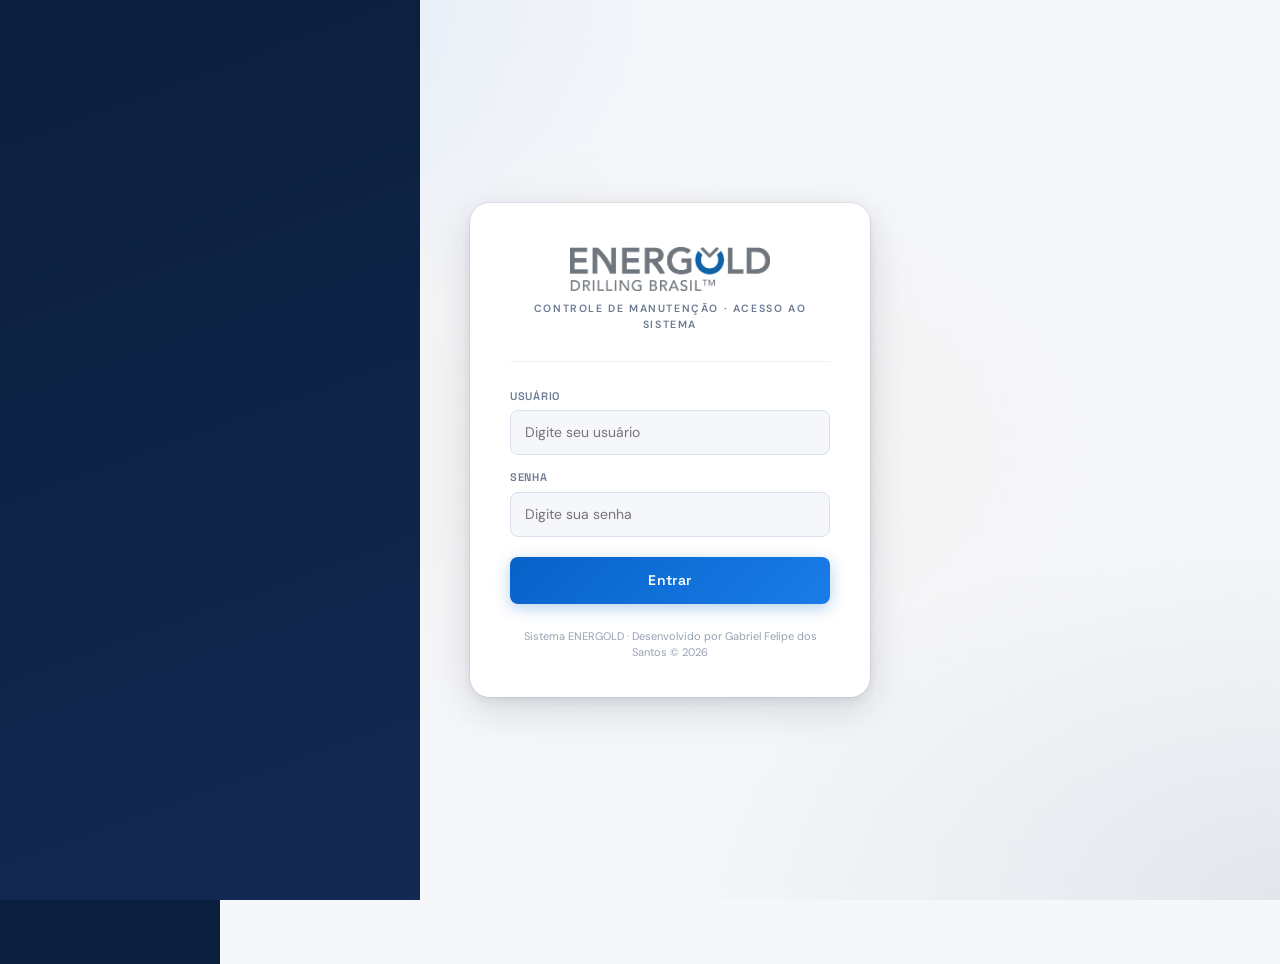
==== index.html @ 1dfe0007 "Update index.html" ====
<!DOCTYPE html>
<html lang="pt-BR">
<head>
  <meta charset="UTF-8">

  <!--
    CORREÇÃO CRÍTICA: viewport corrigido para mobile.
    - Removido maximum-scale=1.0 (impedia zoom de acessibilidade no Android)
    - Adicionado viewport-fit=cover para safe-area no iPhone
  -->
  <meta name="viewport" content="width=device-width, initial-scale=1.0, viewport-fit=cover">

  <title>ENERGOLD - Controle de Manutenção</title>

  <!-- PWA / iOS Meta Tags -->
  <meta name="theme-color" content="#0762C8">
  <meta name="apple-mobile-web-app-capable" content="yes">
  <!-- black-translucent: permite que o conteúdo fique sob a status bar no iPhone -->
  <meta name="apple-mobile-web-app-status-bar-style" content="black-translucent">
  <meta name="apple-mobile-web-app-title" content="ENERGOLD">
  <meta name="mobile-web-app-capable" content="yes">
  <meta name="format-detection" content="telephone=no">

  <!-- Fontes -->
  <link rel="preconnect" href="https://fonts.googleapis.com">
  <link rel="preconnect" href="https://fonts.gstatic.com" crossorigin>
  <link href="https://fonts.googleapis.com/css2?family=DM+Sans:ital,opsz,wght@0,9..40,300;0,9..40,400;0,9..40,500;0,9..40,600;0,9..40,700;1,9..40,400&family=Space+Grotesk:wght@400;500;600;700&display=swap" rel="stylesheet">

  <!-- PWA Manifest & Icons -->
  <link rel="manifest" href="./manifest.json">
  <link rel="apple-touch-icon" href="./assets/icon-192.png">
  <link rel="icon" type="image/png" sizes="192x192" href="./assets/icon-192.png">

  <!-- CSS (ordem importa: base → layout → components → login → responsive) -->
  <link rel="stylesheet" href="./css/base.css">
  <link rel="stylesheet" href="./css/layout.css">
  <link rel="stylesheet" href="./css/components.css">
  <link rel="stylesheet" href="./css/login.css">
  <link rel="stylesheet" href="./css/responsive.css">
</head>
<body>

<!-- ══════════════════════════════════════
     TELA DE LOGIN
══════════════════════════════════════ -->
<div id="login-screen" class="hidden" role="main" aria-label="Tela de login">
  <div class="login-bg" aria-hidden="true"></div>
  <div class="login-card">
    <img id="login-logo-img" src="" alt="Energold Drilling Brasil" class="login-logo">
    <div class="login-subtitle">Controle de Manutenção · Acesso ao Sistema</div>
    <div class="login-divider"></div>
    <div id="login-error" class="login-error" role="alert" aria-live="assertive">Usuário ou senha incorretos.</div>
    <div class="login-field">
      <label for="login-user">Usuário</label>
      <!--
        CORREÇÃO: autocapitalize="none" e spellcheck="false" evitam
        comportamentos indesejados do teclado mobile no campo de usuário
      -->
      <input
        type="text"
        id="login-user"
        placeholder="Digite seu usuário"
        autocomplete="username"
        autocapitalize="none"
        autocorrect="off"
        spellcheck="false"
        inputmode="text"
      >
    </div>
    <div class="login-field">
      <label for="login-pass">Senha</label>
      <input
        type="password"
        id="login-pass"
        placeholder="Digite sua senha"
        autocomplete="current-password"
      >
    </div>
    <!--
      CORREÇÃO: type="button" explicito no login-btn para evitar
      submit duplo em formulários implícitos
    -->
    <button class="login-btn" id="login-btn" type="button" onclick="doLogin()">Entrar</button>
    <div class="login-footer">Sistema ENERGOLD · Desenvolvido por Gabriel Felipe dos Santos © 2026</div>
  </div>
</div>

<!-- Marca d'água -->
<div class="dev-watermark" aria-hidden="true"><span>Desenvolvido por Gabriel Felipe dos Santos © 2026</span></div>

<!-- ══════════════════════════════════════
     HEADER
══════════════════════════════════════ -->
<header class="brand-header" role="banner">
  <div class="logo-area">
    <!--
      CORREÇÃO: btn-menu tem aria-expanded e aria-controls
      para acessibilidade correta da sidebar
    -->
    <button
      class="btn-menu"
      aria-label="Abrir menu de navegação"
      aria-expanded="false"
      aria-controls="sidebar"
      title="Menu"
    >☰</button>

    <img src="./assets/logo.png" alt="Energold Drilling Brasil" class="brand-logo-header">
    <div class="brand-doc-meta">
      <div class="brand-system-title">Controle de Manutenção</div>
      <div class="brand-system-subtitle">Ordem de Serviço Modular · NBR 5462</div>
    </div>
  </div>

  <div class="header-right">
    <!-- Botão Nova OS visível apenas no desktop (oculto no mobile via CSS) -->
    <button class="btn btn-teal" onclick="showPage('nova-os')">+ Nova OS</button>

    <!-- Barra de sync -->
    <div class="v4-sync-area" aria-label="Status de sincronização" role="status">
      <div class="v4-status" id="v4-status">
        <span class="v4-dot" id="v4-dot" aria-hidden="true"></span>
        <span id="v4-status-txt">Conectado</span>
      </div>
      <div class="v4-sync-hora" id="v4-hora" aria-label="Hora atual">--:--:--</div>
      <button class="v4-sync-btn" id="v4-btn" type="button" aria-label="Sincronizar dados">🔄 Sync</button>
    </div>

    <!-- Widget de usuário -->
    <div id="login-user-wrapper">
      <div
        class="login-user-info"
        id="login-user-badge"
        onclick="toggleLogoutMenu()"
        role="button"
        tabindex="0"
        aria-label="Menu do usuário"
        aria-haspopup="true"
      >
        <div class="login-user-dot" id="login-user-initial" aria-hidden="true">?</div>
        <span id="login-user-name">—</span>
        <span style="font-size:10px;opacity:.5;margin-left:2px" aria-hidden="true">▾</span>
      </div>
    </div>
  </div>
</header>

<!-- ══════════════════════════════════════
     APP WRAPPER
══════════════════════════════════════ -->
<div class="app">

  <!-- ──────────────────────────────────
       SIDEBAR
  ────────────────────────────────── -->
  <nav
    class="sidebar"
    role="navigation"
    aria-label="Menu de navegação principal"
    id="sidebar"
  >
    <div class="sidebar-brand">
      <img src="./assets/logo.png" alt="Energold" class="brand-logo-sidebar">
    </div>

    <div class="nav-section">Principal</div>
    <div class="nav-item" onclick="showPage('dashboard')" data-page="dashboard">
      <span class="nav-icon" aria-hidden="true">📊</span> Dashboard
    </div>
    <div class="nav-item" onclick="showPage('lista-os')" data-page="lista-os">
      <span class="nav-icon" aria-hidden="true">📋</span> OS Lançadas
    </div>
    <div class="nav-item" onclick="showPage('nova-os')" data-page="nova-os">
      <span class="nav-icon" aria-hidden="true">➕</span> Nova OS
    </div>

    <div class="nav-section" style="margin-top:10px">Cadastros</div>
    <div class="nav-item" onclick="showPage('perfis')" data-page="perfis">
      <span class="nav-icon" aria-hidden="true">👤</span> Perfis
    </div>

    <div class="nav-section" style="margin-top:10px">Sistema</div>
    <div class="nav-item" onclick="showPage('configuracoes')" data-page="configuracoes">
      <span class="nav-icon" aria-hidden="true">⚙️</span> Configurações
    </div>
  </nav>

  <!-- ──────────────────────────────────
       MAIN CONTENT
  ────────────────────────────────── -->
  <main class="main" role="main">

    <!-- ════════ DASHBOARD ════════ -->
    <div class="page" id="page-dashboard">
      <div class="page-title">
        Dashboard
        <small>Visão Geral — Ordem de Serviço Modular</small>
      </div>

      <div class="stats-grid" id="stats-grid">
        <div class="stat t"><div class="stat-val">—</div><div class="stat-lbl">Total OS</div></div>
        <div class="stat b"><div class="stat-val">—</div><div class="stat-lbl">Em Aberto</div></div>
        <div class="stat gr"><div class="stat-val">—</div><div class="stat-lbl">Concluídas</div></div>
        <div class="stat r"><div class="stat-val">—</div><div class="stat-lbl">Corretivas</div></div>
        <div class="stat g"><div class="stat-val">—</div><div class="stat-lbl">Horas de Manutenção</div></div>
      </div>

      <div class="card">
        <div class="card-hd">
          <span class="card-title">🕐 Últimas OS Lançadas</span>
          <button class="btn btn-ghost btn-sm" onclick="showPage('lista-os')">Ver todas →</button>
        </div>
        <div class="tbl-wrap">
          <table id="dash-table">
            <thead><tr>
              <th>Nº OS</th>
              <th>TAG</th>
              <th>Equipamento</th>
              <th>Módulo</th>
              <th>Executor</th>
              <th>Tipo</th>
              <th>Status</th>
              <th>Início</th>
              <th>Fim</th>
              <th>Tempo [h]</th>
            </tr></thead>
            <tbody id="dash-tbody">
              <tr>
                <td colspan="10" style="text-align:center;padding:24px;color:var(--steel)">
                  Carregando dados...
                </td>
              </tr>
            </tbody>
          </table>
        </div>
      </div>
    </div>

    <!-- ════════ LISTA OS ════════ -->
    <div class="page" id="page-lista-os">
      <div class="page-title">OS Lançadas</div>

      <div class="search-bar" role="search" aria-label="Filtros de OS">
        <!--
          CORREÇÃO: inputmode="search" melhora o teclado no mobile.
          enterkeyhint="search" muda o texto do botão Enter.
        -->
        <input
          type="text"
          id="s-busca"
          placeholder="🔍 Buscar por OS, TAG, mecânico, módulo..."
          oninput="renderLista()"
          inputmode="search"
          enterkeyhint="search"
          autocomplete="off"
          autocorrect="off"
          autocapitalize="off"
        >
        <select id="s-tipo" onchange="renderLista()">
          <option value="">Todos os tipos</option>
          <option>Corretiva programada</option>
          <option>Corretiva emergencial</option>
          <option>Preditiva</option>
          <option>Preventiva</option>
          <option>Detectiva</option>
        </select>
        <select id="s-status" onchange="renderLista()">
          <option value="">Todos os status</option>
          <option>Em Aberto</option>
          <option>Concluído</option>
          <option>Em andamento</option>
          <option>Cancelada</option>
        </select>
        <select id="s-proj" onchange="renderLista()">
          <option value="">Todos os projetos</option>
          <option value="1537-AGA">1537-AGA</option>
          <option value="1534-ST GEORGE">1534-ST GEORGE</option>
          <option value="1509-VALE_SU">1509-VALE_SU</option>
          <option value="1539-VIRIDIS">1539-VIRIDIS</option>
          <option value="1513-BORBOREMA">1513-BORBOREMA</option>
          <option value="ENERGOLD">ENERGOLD</option>
          <option value="1509-VALE_SD">1509-VALE_SD</option>
          <option value="1536-M4E">1536-M4E</option>
        </select>
        <input type="date" id="s-data-de"  title="Data início (de)"   onchange="renderLista()" style="max-width:150px">
        <input type="date" id="s-data-ate" title="Data início (até)"  onchange="renderLista()" style="max-width:150px">
        <button class="btn btn-ghost btn-sm" onclick="limparFiltros()" title="Limpar filtros" aria-label="Limpar filtros">✕</button>
        <button class="btn btn-teal" onclick="showPage('nova-os')" id="btn-nova-os">+ Nova OS</button>
        <button class="btn btn-ghost btn-sm" onclick="exportCSV()" id="btn-exportar">📥 Exportar CSV</button>
      </div>

      <div class="card">
        <div class="tbl-wrap">
          <table>
            <thead><tr>
              <th>Nº OS</th>
              <th>TAG</th>
              <th>Equipamento</th>
              <th>Projeto</th>
              <th>Local</th>
              <th>Executor</th>
              <th>Módulo</th>
              <th>Componente / TAG</th>
              <th>Tipo</th>
              <th>Início</th>
              <th>Fim</th>
              <th>Tempo [h]</th>
              <th>Horímetro</th>
              <th>Status</th>
              <th>Ações</th>
            </tr></thead>
            <tbody id="lista-tbody">
              <tr>
                <td colspan="15" style="text-align:center;padding:24px;color:var(--steel)">
                  Carregando OS...
                </td>
              </tr>
            </tbody>
          </table>
        </div>
        <div id="lista-empty" class="empty" style="display:none">
          <div class="ei" aria-hidden="true">📋</div>
          <p>Nenhuma OS encontrada.</p>
          <button class="btn btn-teal" onclick="showPage('nova-os')" style="margin-top:12px">Criar primeira OS</button>
        </div>
      </div>
    </div>

    <!-- ════════ NOVA OS ════════ -->
    <div class="page" id="page-nova-os">
      <div class="page-title" id="form-title">
        Nova Ordem de Serviço
        <small>Estrutura: Ativo → Módulo → Componente / TAG</small>
      </div>

      <div class="edit-refresh-alert" id="edit-refresh-alert" role="status" aria-live="polite">
        <div><strong>Há novas OS disponíveis.</strong> A atualização automática foi pausada para não atrapalhar sua digitação.</div>
        <div class="edit-refresh-actions">
          <button type="button" class="btn btn-ghost btn-sm" onclick="aplicarAtualizacaoPendente()">Atualizar agora</button>
        </div>
      </div>

      <div class="card">
        <div class="card-bd">
          <!--
            CORREÇÃO: novalidate no form evita validação nativa do browser
            que pode ter comportamento inconsistente no mobile.
            A validação é feita manualmente no JS.
          -->
          <form id="os-form" onsubmit="salvarOS(event)" novalidate>
            <input type="hidden" id="edit-id" value="">

            <!-- ─ Identificação ─ -->
            <div class="f-section">📋 Identificação</div>
            <div class="fg4">
              <div class="fgrp">
                <label for="f-numero">Nº da OS</label>
                <input type="text" id="f-numero" readonly placeholder="Automático" aria-readonly="true">
              </div>
              <div class="fgrp">
                <label>Status</label>
                <div style="display:flex;align-items:center;gap:10px;min-height:44px;padding:8px 12px;background:var(--bg3);border:1.5px solid var(--bg4);border-radius:var(--r)">
                  <input type="checkbox" id="f-em-andamento" onchange="onAndamentoChange()" style="width:22px;height:22px;accent-color:var(--teal);flex-shrink:0">
                  <label for="f-em-andamento" style="font-size:13.5px;font-weight:500;text-transform:none;letter-spacing:0;color:var(--light);cursor:pointer;margin:0">
                    OS em andamento
                    <span style="font-size:11px;color:var(--steel)">(marque se ainda não foi concluída)</span>
                  </label>
                </div>
                <input type="hidden" id="f-status" value="Concluído">
              </div>
              <div class="fgrp">
                <label for="f-tipo">Tipo de Manutenção <span class="req" aria-label="obrigatório">*</span></label>
                <select id="f-tipo" required aria-required="true">
                  <option value="">— Selecione —</option>
                  <option>Corretiva programada</option>
                  <option>Corretiva emergencial</option>
                  <option>Preditiva</option>
                  <option>Preventiva</option>
                  <option>Detectiva</option>
                </select>
              </div>
              <div class="fgrp">
                <label for="f-assinada">OS Assinada</label>
                <select id="f-assinada">
                  <option value="">Não</option>
                  <option value="Sim">Sim</option>
                </select>
              </div>
            </div>

            <!-- ─ Equipamento ─ -->
            <div class="f-section">🔧 Equipamento</div>
            <div class="fg">
              <div class="fgrp">
                <label for="f-tag">TAG do Equipamento <span class="req" aria-label="obrigatório">*</span></label>
                <select id="f-tag" required aria-required="true" onchange="onTagChange()">
                  <option value="">— Selecione o TAG —</option>
                </select>
              </div>
              <div class="fgrp">
                <label for="f-modelo">Modelo</label>
                <input type="text" id="f-modelo" readonly aria-readonly="true">
              </div>
              <div class="fgrp">
                <label for="f-projeto">Projeto <span class="req" aria-label="obrigatório">*</span></label>
                <select id="f-projeto" required aria-required="true" onchange="onProjetoChange()">
                  <option value="">— Selecione —</option>
                </select>
              </div>
              <div class="fgrp">
                <label for="f-cliente">Cliente</label>
                <input type="text" id="f-cliente" readonly aria-readonly="true">
              </div>
              <div class="fgrp">
                <label for="f-local">Local <span class="req" aria-label="obrigatório">*</span></label>
                <select id="f-local" required aria-required="true">
                  <option value="">— Selecione —</option>
                </select>
              </div>
            </div>

            <!-- ─ Equipe ─ -->
            <div class="f-section">👷 Equipe</div>
            <div class="fg">
              <div class="fgrp">
                <label for="f-mecanico">Executor / Responsável <span class="req" aria-label="obrigatório">*</span></label>
                <select id="f-mecanico" required aria-required="true">
                  <option value="">— Selecione —</option>
                </select>
              </div>
              <div class="fgrp">
                <label for="f-sondador">Sondador</label>
                <select id="f-sondador">
                  <option value="">— Selecione —</option>
                </select>
              </div>
            </div>

            <!-- ─ Identificação da Intervenção ─ -->
            <div class="f-section">🧭 Identificação da Intervenção</div>
            <div style="background:var(--bg3);border:1px solid var(--bg4);border-radius:var(--r);padding:12px 14px;margin-bottom:14px;color:var(--steel);font-size:12px;line-height:1.7">
              <strong style="color:var(--teal)">Orientação:</strong>
              Identifique o ativo, módulo e componente / TAG monitorável.
              Modo de falha e análise ficam para etapa posterior.
            </div>
            <div class="fg">
              <div class="fgrp">
                <label for="f-sistema">Módulo da Sonda <span class="req" aria-label="obrigatório">*</span></label>
                <select id="f-sistema" required aria-required="true" onchange="onSistemaChange()">
                  <option value="">— Selecione —</option>
                </select>
              </div>
              <div class="fgrp">
                <label for="f-componente">Componente / TAG monitorável <span class="req" aria-label="obrigatório">*</span></label>
                <select id="f-componente" required aria-required="true" onchange="onComponenteChange()">
                  <option value="">— Primeiro selecione o módulo —</option>
                </select>
                <input
                  type="text"
                  id="f-componente-outro"
                  placeholder="Descreva o componente..."
                  style="display:none;margin-top:6px"
                  autocapitalize="sentences"
                >
              </div>
              <div class="fgrp ff">
                <label for="f-servico">Serviço Realizado <span class="req" aria-label="obrigatório">*</span></label>
                <textarea
                  id="f-servico"
                  required
                  aria-required="true"
                  placeholder="Descreva o serviço executado no componente..."
                  autocapitalize="sentences"
                ></textarea>
              </div>
              <div class="fgrp ff">
                <label for="f-obs">Observações</label>
                <textarea
                  id="f-obs"
                  placeholder="Observações adicionais..."
                  autocapitalize="sentences"
                ></textarea>
              </div>
            </div>

            <!-- ─ Horários ─ -->
            <div class="f-section">⏱️ Horários</div>
            <div class="fg4">
              <div class="fgrp">
                <label for="f-inicio">Início da Manutenção <span class="req" aria-label="obrigatório">*</span></label>
                <input type="datetime-local" id="f-inicio" required aria-required="true" oninput="calcTempo()">
              </div>
              <div class="fgrp" id="wrap-termino">
                <label for="f-termino">Término da Manutenção <span class="req" aria-label="obrigatório">*</span></label>
                <input type="datetime-local" id="f-termino" required aria-required="true" oninput="calcTempo()">
              </div>
              <div class="fgrp">
                <label for="f-tempo">Tempo Total [h]</label>
                <input type="text" id="f-tempo" readonly class="calc-field" placeholder="Calculado auto" aria-readonly="true" aria-live="polite">
              </div>
              <div class="fgrp">
                <label for="f-data">Data Manutenção</label>
                <input type="text" id="f-data" readonly class="calc-field" placeholder="= data início" aria-readonly="true">
              </div>
            </div>

            <!-- ─ Horímetro ─ -->
            <div class="f-section">📏 Horímetro</div>
            <div class="fg">
              <div class="fgrp">
                <label for="f-hor-atual">Horímetro Atual do Ativo [h]</label>
                <!--
                  CORREÇÃO: inputmode="decimal" abre teclado numérico no mobile.
                  pattern="[0-9]*" reforça no iOS.
                -->
                <input
                  type="number"
                  id="f-hor-atual"
                  min="0"
                  step="0.1"
                  placeholder="0.0"
                  inputmode="decimal"
                >
              </div>
              <div class="fgrp">
                <label>Referência</label>
                <input type="text" readonly class="calc-field" value="Registrar somente a leitura atual do equipamento" aria-readonly="true">
              </div>
            </div>

            <!-- Botões de ação -->
            <div style="display:flex;gap:10px;margin-top:20px;flex-wrap:wrap">
              <button type="submit" class="btn btn-teal">💾 Salvar OS</button>
              <button type="button" class="btn btn-ghost" onclick="showPage('lista-os')">Cancelar</button>
              <button type="button" class="btn btn-ghost" onclick="resetForm()">🗑 Limpar</button>
            </div>
          </form>
        </div>
      </div>
    </div>

    <!-- ════════ PERFIS ════════ -->
    <div class="page" id="page-perfis">
      <div class="page-title">Perfis <small>Mecânicos, Sondadores e Supervisores</small></div>

      <div style="display:grid;grid-template-columns:repeat(auto-fit,minmax(140px,1fr));gap:10px;margin-bottom:18px" id="perfis-stats"></div>

      <div id="perfis-layout" style="display:grid;grid-template-columns:1fr 340px;gap:16px;align-items:start">
        <div>
          <div style="display:flex;gap:8px;margin-bottom:14px;flex-wrap:wrap;align-items:center">
            <input
              type="text"
              id="pf-busca"
              placeholder="🔍 Buscar por nome, função, projeto..."
              oninput="renderPerfis()"
              style="flex:1;min-width:180px;max-width:340px"
              autocomplete="off"
            >
            <select id="pf-funcao" onchange="renderPerfis()" style="max-width:200px">
              <option value="">Todas as funções</option>
              <option>Mecânico</option><option>Eletromecânico</option>
              <option>Sondador</option><option>Supervisor</option>
              <option>Gerente de Manutenção</option><option>Outro</option>
            </select>
            <button class="btn btn-teal btn-sm" onclick="novoPerfil()">+ Novo Perfil</button>
          </div>
          <div class="perfil-grid" id="perfil-grid"></div>
          <div id="perfil-empty" class="empty" style="display:none">
            <div class="ei" aria-hidden="true">👤</div>
            <p>Nenhum perfil cadastrado.</p>
            <button class="btn btn-teal" onclick="novoPerfil()" style="margin-top:12px">Criar Perfil</button>
          </div>
        </div>

        <div class="card" id="perfil-form-panel">
          <div class="card-hd">
            <span class="card-title" id="pf-form-title">Novo Perfil</span>
            <button class="btn-ghost btn btn-xs" onclick="cancelarPerfil()">✕ Cancelar</button>
          </div>
          <div class="card-bd">
            <div style="text-align:center;margin-bottom:16px">
              <label class="avatar-upload" onclick="document.getElementById('pf-avatar-input').click()" aria-label="Selecionar foto do perfil">
                <div class="avatar-preview" id="pf-avatar-preview">
                  <span id="pf-avatar-emoji" aria-hidden="true">👷</span>
                </div>
                <div style="font-size:11px;color:var(--steel)">Toque para adicionar foto</div>
              </label>
              <input type="file" id="pf-avatar-input" accept="image/*" onchange="onAvatarChange(this)" aria-label="Upload de foto">
              <input type="hidden" id="pf-avatar-data">
            </div>
            <input type="hidden" id="pf-edit-id">
            <div class="fgrp" style="margin-bottom:10px">
              <label for="pf-nome">Nome Completo <span class="req" aria-label="obrigatório">*</span></label>
              <input type="text" id="pf-nome" placeholder="Nome do profissional" autocapitalize="words">
            </div>
            <div class="fg" style="margin-bottom:10px">
              <div class="fgrp">
                <label for="pf-funcao-val">Função / Cargo <span class="req" aria-label="obrigatório">*</span></label>
                <select id="pf-funcao-val">
                  <option value="">— Selecione —</option>
                  <option value="Eletricista">Eletricista</option>
                  <option value="PCM">PCM</option>
                  <option value="Soldador">Soldador</option>
                  <option value="Supervisor">Supervisor</option>
                </select>
              </div>
              <div class="fgrp">
                <label for="pf-ativo">Status</label>
                <select id="pf-ativo">
                  <option value="">Ativo</option>
                  <option value="Nao">Inativo</option>
                </select>
              </div>
            </div>
            <div class="fgrp" style="margin-bottom:10px">
              <label for="pf-especialidade">Especialidade</label>
              <input type="text" id="pf-especialidade" placeholder="Ex: Hidráulica, Elétrica, Diesel..." autocapitalize="words">
            </div>
            <div class="f-section" style="margin-top:14px">📞 Contato</div>
            <div class="fgrp" style="margin-bottom:10px">
              <label for="pf-telefone">Telefone / WhatsApp</label>
              <input type="tel" id="pf-telefone" placeholder="(31) 9 9999-9999" inputmode="tel">
            </div>
            <div class="fgrp" style="margin-bottom:10px">
              <label for="pf-email">E-mail</label>
              <input type="email" id="pf-email" placeholder="email@energold.com" inputmode="email" autocapitalize="none">
            </div>
            <div class="fgrp" style="margin-bottom:10px">
              <label for="pf-matricula">Matrícula / ID</label>
              <input type="text" id="pf-matricula" placeholder="EGD-001" autocapitalize="characters">
            </div>
            <div class="f-section" style="margin-top:14px">📍 Alocação</div>
            <div class="fgrp" style="margin-bottom:10px">
              <label for="pf-projeto">Projeto Principal</label>
              <select id="pf-projeto">
                <option value="">— Sem alocação —</option>
              </select>
            </div>
            <div class="fgrp" style="margin-bottom:10px">
              <label for="pf-local">Local / Mina</label>
              <select id="pf-local">
                <option value="">— Selecione —</option>
              </select>
            </div>
            <div class="fgrp" style="margin-bottom:10px">
              <label for="pf-turno">Turno</label>
              <select id="pf-turno">
                <option value="">— Selecione —</option>
                <option value="Administrativo">Administrativo</option>
                <option value="Noite">Noite</option>
              </select>
            </div>
            <div class="f-section" style="margin-top:14px">🔐 Permissões no Sistema</div>
            <div class="perm-grid" style="margin-bottom:14px">
              <div class="perm-item">
                <input type="checkbox" id="perm-criar" checked>
                <label for="perm-criar">Criar OS</label>
              </div>
              <div class="perm-item">
                <input type="checkbox" id="perm-editar" checked>
                <label for="perm-editar">Editar OS</label>
              </div>
              <div class="perm-item">
                <input type="checkbox" id="perm-excluir">
                <label for="perm-excluir">Excluir OS</label>
              </div>
              <div class="perm-item">
                <input type="checkbox" id="perm-exportar" checked>
                <label for="perm-exportar">Exportar CSV</label>
              </div>
              <div class="perm-item">
                <input type="checkbox" id="perm-config">
                <label for="perm-config">Configurações</label>
              </div>
              <div class="perm-item">
                <input type="checkbox" id="perm-perfis">
                <label for="perm-perfis">Gerenciar Perfis</label>
              </div>
            </div>
            <div class="fgrp" style="margin-bottom:14px">
              <label for="pf-obs">Observações</label>
              <textarea id="pf-obs" placeholder="Certificações, notas..." style="min-height:55px" autocapitalize="sentences"></textarea>
            </div>
            <div style="display:flex;gap:8px;flex-wrap:wrap">
              <button class="btn btn-teal" onclick="salvarPerfil()">💾 Salvar</button>
              <button class="btn btn-ghost" onclick="cancelarPerfil()">Cancelar</button>
            </div>
          </div>
        </div>
      </div>
    </div>

    <!-- ════════ CONFIGURAÇÕES ════════ -->
    <div class="page" id="page-configuracoes">
      <div class="page-title">Configurações</div>
      <div class="card" style="margin-bottom:16px">
        <div class="card-hd"><span class="card-title">🏢 Dados da Empresa</span></div>
        <div class="card-bd">
          <div class="fg">
            <div class="fgrp">
              <label for="cfg-empresa">Empresa</label>
              <input type="text" id="cfg-empresa" value="ENERGOLD DRILLING DO BRASIL" autocapitalize="characters">
            </div>
            <div class="fgrp">
              <label for="cfg-prefixo">Prefixo da OS</label>
              <input type="text" id="cfg-prefixo" maxlength="6" value="OS" autocapitalize="characters">
            </div>
            <div class="fgrp">
              <label for="cfg-proximo">Próximo Nº</label>
              <input type="number" id="cfg-proximo" min="1" value="1" inputmode="numeric">
            </div>
          </div>
          <div style="margin-top:14px;display:flex;gap:10px;flex-wrap:wrap">
            <button class="btn btn-teal" onclick="salvarConfig()">💾 Salvar</button>
            <button class="btn btn-ghost" onclick="exportarDados()">📤 Backup JSON</button>
            <label class="btn btn-ghost" style="cursor:pointer">
              📥 Importar JSON
              <input type="file" accept=".json" style="display:none" onchange="importarDados(this)">
            </label>
          </div>
        </div>
      </div>
      <div class="card" style="border-color:rgba(239,68,68,.25)">
        <div class="card-hd" style="background:rgba(239,68,68,.08)">
          <span class="card-title" style="color:#f87171">⚠ Zona de Perigo</span>
        </div>
        <div class="card-bd">
          <p style="color:var(--steel);margin-bottom:12px">Apagar todos os dados locais. Esta ação é irreversível.</p>
          <button class="btn btn-red" onclick="limparTodos()">🗑 Apagar Todas as OS Locais</button>
        </div>
      </div>
    </div>

  </main>
</div>

<!-- ══════════════════════════════════════
     MODAL DE DETALHE
══════════════════════════════════════ -->
<div class="modal-overlay" id="modal-overlay" onclick="fecharModalExt(event)" role="dialog" aria-modal="true" aria-labelledby="m-numero">
  <div class="modal">
    <div class="modal-hd">
      <div>
        <div style="font-size:10px;color:var(--steel);text-transform:uppercase;letter-spacing:1px">Ordem de Serviço</div>
        <div style="font-family:'Space Grotesk',sans-serif;font-size:26px;font-weight:700;color:var(--teal)" id="m-numero"></div>
      </div>
      <div style="display:flex;align-items:center;gap:8px;flex-wrap:wrap">
        <span id="m-badge"></span>
        <span id="m-tipo-badge"></span>
        <button class="btn btn-gold btn-sm" onclick="printOS()">🖨 Imprimir</button>
        <button class="btn btn-ghost btn-sm" id="m-edit-btn">✏ Editar</button>
        <button class="close-btn" onclick="closeModal()" aria-label="Fechar">✕</button>
      </div>
    </div>
    <div class="modal-bd" id="m-body"></div>
    <div class="modal-dev-sign">Desenvolvido por Gabriel Felipe dos Santos © 2026</div>
  </div>
</div>

<!-- Marca d'água -->
<div class="dev-watermark" aria-hidden="true"><span>Desenvolvido por Gabriel Felipe dos Santos © 2026</span></div>

<!-- Footer fixo -->
<div class="dev-footer" id="dev-footer">
  <strong>Desenvolvido por Gabriel Felipe dos Santos © 2026</strong>
</div>

<!-- Toast de notificações -->
<div class="toast" id="toast" role="status" aria-live="polite" style="display:none;border-left-color:var(--teal)"></div>

<!-- Dropdown de logout -->
<div class="login-logout-dropdown" id="login-logout-menu" role="menu">
  <div class="login-logout-item" id="login-user-role-label" style="font-size:11px;color:#A0ADB6;cursor:default;padding-bottom:4px" role="menuitem" aria-disabled="true">—</div>
  <div class="login-logout-item danger" onclick="doLogout()" role="menuitem">🚪 Sair</div>
</div>


<!-- ══════════════════════════════════════
     SCRIPTS (ordem importa)
══════════════════════════════════════ -->
<script src="./js/config.js"></script>
<script src="./js/storage.js"></script>
<script src="./js/app.js"></script>
<script src="./js/sync.js"></script>
<script src="./js/login.js"></script>
<script src="./js/cadastros.js"></script>
<script src="./js/ui.js"></script>

<!-- Registro do Service Worker -->
<script>
  if ('serviceWorker' in navigator) {
    window.addEventListener('load', () => {
      navigator.serviceWorker.register('./service-worker.js')
        .then(reg => {
          console.log('[PWA] Service Worker registrado:', reg.scope);
          /* Verifica update ao focar a janela */
          document.addEventListener('visibilitychange', () => {
            if (document.visibilityState === 'visible') {
              reg.update().catch(() => {});
            }
          });
        })
        .catch(err => console.error('[PWA] Erro ao registrar SW:', err));
    });
  }
</script>

<!-- Lógica do formulário (preservada do original) -->
<script>
  function onAndamentoChange() {
    const chk = document.getElementById('f-em-andamento');
    const statusEl = document.getElementById('f-status');
    const wrapTermino = document.getElementById('wrap-termino');
    const fTermino = document.getElementById('f-termino');
    if (chk && chk.checked) {
      statusEl.value = 'Em andamento';
      if (fTermino) { fTermino.required = false; fTermino.value = ''; }
      if (wrapTermino) wrapTermino.style.opacity = '0.45';
      const fTempo = document.getElementById('f-tempo');
      const fData  = document.getElementById('f-data');
      if (fTempo) fTempo.value = '';
      if (fData)  fData.value  = '';
    } else {
      statusEl.value = 'Concluído';
      if (fTermino) fTermino.required = true;
      if (wrapTermino) wrapTermino.style.opacity = '1';
    }
  }

  function onComponenteChange() {
    const sel   = document.getElementById('f-componente');
    const outro = document.getElementById('f-componente-outro');
    if (!sel || !outro) return;
    if (sel.value === 'Outro') {
      outro.style.display = 'block';
      outro.required = true;
    } else {
      outro.style.display = 'none';
      outro.required = false;
      outro.value = '';
    }
  }
</script>

</body>
</html>
---- css/base.css ----
@import url('https://fonts.googleapis.com/css2?family=DM+Sans:ital,opsz,wght@0,9..40,300;0,9..40,400;0,9..40,500;0,9..40,600;0,9..40,700;1,9..40,400&family=Space+Grotesk:wght@400;500;600;700&display=swap');

:root {
  /* ── Palette ── */
  --bg:        #F5F7FA;
  --bg2:       #FFFFFF;
  --bg3:       #EEF2F7;
  --bg4:       #D8E2EE;

  --sidebar:   #0B1E3D;
  --sidebar2:  #132952;
  --sidebar3:  #1A3A6B;

  --teal:      #0762C8;
  --teal2:     #1A7CE8;
  --teal-soft: rgba(7,98,200,.10);

  --gold:      #F06A00;
  --gold2:     #E05A00;

  --steel:     #6B7A90;
  --light:     #18253A;
  --white:     #FFFFFF;

  --green:     #12B76A;
  --green-bg:  rgba(18,183,106,.10);
  --red:       #E03E3E;
  --red-bg:    rgba(224,62,62,.10);
  --yellow:    #F59E0B;
  --yellow-bg: rgba(245,158,11,.10);
  --blue:      #0762C8;
  --purple:    #7C3AED;

  /* ── Elevation ── */
  --shadow-xs: 0 1px 3px rgba(15,30,60,.06), 0 1px 2px rgba(15,30,60,.04);
  --shadow-sm: 0 2px 8px rgba(15,30,60,.08), 0 1px 3px rgba(15,30,60,.05);
  --shadow:    0 4px 16px rgba(15,30,60,.10), 0 2px 6px rgba(15,30,60,.06);
  --shadow-lg: 0 12px 40px rgba(15,30,60,.14), 0 4px 12px rgba(15,30,60,.08);
  --shadow-teal: 0 4px 20px rgba(7,98,200,.22);

  /* ── Shape ── */
  --r:    8px;
  --r-lg: 14px;
  --r-xl: 20px;
}

*, *::before, *::after { box-sizing: border-box; margin: 0; padding: 0; }

html {
  -webkit-text-size-adjust: 100%;
  scroll-behavior: smooth;
  font-size: 14px;
}

body {
  min-height: 100vh;
  background: var(--bg);
  color: var(--light);
  font-family: 'DM Sans', system-ui, sans-serif;
  font-size: 14px;
  line-height: 1.5;
  -webkit-font-smoothing: antialiased;
  -moz-osx-font-smoothing: grayscale;
}

img { max-width: 100%; display: block; }
button, input, select, textarea { font: inherit; }

button:focus-visible,
input:focus-visible,
select:focus-visible,
textarea:focus-visible,
a:focus-visible {
  outline: 2px solid var(--teal);
  outline-offset: 2px;
  border-radius: 4px;
}

/* ── Animações de entrada ── */
@keyframes fadeUp {
  from { opacity: 0; transform: translateY(12px); }
  to   { opacity: 1; transform: translateY(0); }
}

@keyframes fadeIn {
  from { opacity: 0; }
  to   { opacity: 1; }
}

@keyframes slideInRight {
  from { opacity: 0; transform: translateX(24px); }
  to   { opacity: 1; transform: translateX(0); }
}

@keyframes scaleIn {
  from { opacity: 0; transform: scale(.95); }
  to   { opacity: 1; transform: scale(1); }
}

@keyframes pulse {
  0%, 100% { opacity: 1; }
  50%       { opacity: .5; }
}

/* ── Print ── */
@media print {
  header, .sidebar, .modal-overlay, .toast,
  .btn-menu, .header-right, .dev-watermark { display: none !important; }
  .main    { padding: 0 !important; }
  .page    { display: block !important; }
  body     { background: #fff !important; color: #000 !important; }
  .dev-footer {
    position: static !important;
    background: transparent !important;
    border-top: 1px solid #C8D6E3 !important;
    box-shadow: none !important;
    color: #6B7374 !important;
  }
}
---- css/layout.css ----
/* ════════════════════════════════════════
   HEADER
════════════════════════════════════════ */
header.brand-header {
  position: sticky;
  top: 0;
  z-index: 200;
  height: 64px;
  display: flex;
  align-items: center;
  justify-content: space-between;
  padding: 0 24px;
  background: rgba(255,255,255,.95);
  backdrop-filter: blur(12px);
  -webkit-backdrop-filter: blur(12px);
  border-bottom: 1px solid rgba(15,30,60,.08);
  box-shadow: 0 1px 0 rgba(15,30,60,.06), 0 4px 20px rgba(15,30,60,.04);
}

.logo-area {
  display: flex;
  align-items: center;
  gap: 14px;
}

.brand-logo-header {
  height: 38px;
  width: auto;
}

.brand-doc-meta {
  display: flex;
  flex-direction: column;
  gap: 1px;
}

.brand-system-title {
  font-family: 'Space Grotesk', sans-serif;
  font-size: 15px;
  font-weight: 700;
  color: var(--sidebar);
  letter-spacing: -.2px;
}

.brand-system-subtitle {
  font-size: 10px;
  font-weight: 500;
  color: var(--steel);
  letter-spacing: .8px;
  text-transform: uppercase;
}

/* Legacy — ocultar */
.logo-text, .logo-sub, .logo-divider,
.sidebar-brand-caption { display: none !important; }

/* Header direita */
.header-right {
  display: flex;
  align-items: center;
  gap: 10px;
}

/* ════════════════════════════════════════
   LAYOUT GERAL
════════════════════════════════════════ */
.app {
  display: flex;
  min-height: calc(100vh - 64px);
}

/* ════════════════════════════════════════
   SIDEBAR
════════════════════════════════════════ */
.sidebar {
  width: 220px;
  min-width: 220px;
  background: var(--sidebar);
  display: flex;
  flex-direction: column;
  padding: 0;
  position: sticky;
  top: 64px;
  height: calc(100vh - 64px);
  overflow-y: auto;
}

.sidebar-brand {
  padding: 20px 18px 16px;
  border-bottom: 1px solid rgba(255,255,255,.07);
}

.brand-logo-sidebar {
  width: 100%;
  max-width: 160px;
  display: block;
  opacity: .92;
}

.nav-section {
  padding: 20px 18px 6px;
  font-family: 'Space Grotesk', sans-serif;
  font-size: 9.5px;
  font-weight: 600;
  letter-spacing: 1.6px;
  text-transform: uppercase;
  color: rgba(255,255,255,.28);
}

.nav-item {
  display: flex;
  align-items: center;
  gap: 10px;
  padding: 10px 18px;
  cursor: pointer;
  font-family: 'DM Sans', sans-serif;
  font-weight: 500;
  font-size: 13.5px;
  color: rgba(255,255,255,.60);
  border-left: 3px solid transparent;
  transition: color .15s, background .15s;
  position: relative;
}

.nav-item:hover {
  background: rgba(255,255,255,.06);
  color: rgba(255,255,255,.90);
}

.nav-item.active {
  background: linear-gradient(90deg, rgba(7,98,200,.35) 0%, rgba(7,98,200,.08) 100%);
  color: #fff;
  border-left-color: #4FA9F5;
  font-weight: 600;
}

.nav-item.active .nav-icon {
  filter: drop-shadow(0 0 6px rgba(79,169,245,.5));
}

.nav-icon {
  font-size: 15px;
  width: 20px;
  text-align: center;
  flex-shrink: 0;
}

/* ════════════════════════════════════════
   MAIN
════════════════════════════════════════ */
.main {
  flex: 1;
  padding: 28px 28px 72px;
  overflow-y: auto;
  max-width: 100%;
  min-width: 0;
  animation: fadeIn .25s ease both;
}

/* ════════════════════════════════════════
   PAGES
════════════════════════════════════════ */
.page { display: none; }
.page.active { display: block; }

/* ════════════════════════════════════════
   PAGE TITLE
════════════════════════════════════════ */
.page-title {
  font-family: 'Space Grotesk', sans-serif;
  font-weight: 700;
  font-size: 22px;
  letter-spacing: -.3px;
  color: var(--sidebar);
  margin-bottom: 22px;
  display: flex;
  align-items: center;
  gap: 10px;
  flex-wrap: wrap;
  animation: fadeUp .3s ease both;
}

.page-title small {
  font-family: 'DM Sans', sans-serif;
  font-size: 12px;
  font-weight: 400;
  color: var(--steel);
  letter-spacing: 0;
}

/* ════════════════════════════════════════
   SYNC STATUS BAR
════════════════════════════════════════ */
.v4-sync-area {
  display: flex;
  align-items: center;
  gap: 10px;
  font-size: 12px;
  padding: 6px 12px;
  border: 1px solid var(--bg4);
  border-radius: 999px;
  background: var(--bg2);
  box-shadow: var(--shadow-xs);
  transition: box-shadow .15s;
}

.v4-sync-area:hover { box-shadow: var(--shadow-sm); }

.v4-status {
  display: inline-flex;
  align-items: center;
  gap: 7px;
  color: var(--green);
  font-weight: 600;
  line-height: 1;
  font-size: 12px;
}

.v4-status.offline  { color: var(--red); }
.v4-status.syncing  { color: var(--yellow); }

.v4-dot {
  display: inline-block !important;
  width: 8px !important; height: 8px !important;
  min-width: 8px !important; min-height: 8px !important;
  flex: 0 0 8px !important;
  border-radius: 50% !important;
  background: var(--green) !important;
  box-shadow: 0 0 0 3px rgba(18,183,106,.18) !important;
}
.v4-dot.erro  { background: var(--red) !important; box-shadow: 0 0 0 3px rgba(224,62,62,.18) !important; }
.v4-dot.sync  { background: var(--yellow) !important; box-shadow: 0 0 0 3px rgba(245,158,11,.18) !important; animation: pulse 1.2s infinite; }

.v4-sync-hora {
  color: var(--steel);
  font-size: 11px;
  min-width: 68px;
  text-align: center;
  font-variant-numeric: tabular-nums;
}

.v4-sync-btn {
  background: var(--teal);
  color: #fff;
  padding: 6px 14px;
  border: none;
  border-radius: var(--r);
  cursor: pointer;
  font-weight: 600;
  font-size: 12px;
  transition: background .15s, transform .1s;
  letter-spacing: .2px;
}
.v4-sync-btn:hover    { background: var(--teal2); transform: translateY(-1px); }
.v4-sync-btn:disabled { opacity: .5; cursor: not-allowed; transform: none; }

/* ════════════════════════════════════════
   EDIT REFRESH ALERT
════════════════════════════════════════ */
.edit-refresh-alert {
  display: none;
  margin-bottom: 16px;
  padding: 12px 16px;
  border: 1px solid rgba(240,106,0,.20);
  background: rgba(240,106,0,.06);
  color: #a04b08;
  border-radius: var(--r-lg);
  font-size: 13px;
  line-height: 1.4;
  align-items: center;
  justify-content: space-between;
  gap: 12px;
  flex-wrap: wrap;
}
.edit-refresh-alert.show   { display: flex; }
.edit-refresh-alert strong { color: var(--gold); }
.edit-refresh-actions      { display: flex; gap: 8px; flex-wrap: wrap; }

/* ════════════════════════════════════════
   DEV WATERMARK / FOOTER
════════════════════════════════════════ */
.dev-watermark {
  position: fixed;
  inset: 0;
  display: flex;
  align-items: center;
  justify-content: center;
  pointer-events: none;
  opacity: .025;
  color: var(--sidebar);
  font-size: 26px;
  font-weight: 800;
  letter-spacing: .12em;
  text-transform: uppercase;
  transform: rotate(-18deg);
  z-index: 0;
  white-space: nowrap;
}

.dev-footer {
  position: fixed;
  bottom: 0;
  left: 220px;
  right: 0;
  background: var(--bg2);
  border-top: 1px solid var(--bg4);
  padding: 8px 20px;
  font-size: 11px;
  color: var(--steel);
  text-align: center;
  z-index: 50;
  box-shadow: 0 -1px 0 rgba(15,30,60,.04);
}

/* Stacking context */
.main, .modal, .card, header, .sidebar, .toast { position: relative; z-index: 2; }
---- css/components.css ----
/* ════════════════════════════════════════
   MENU BURGER
════════════════════════════════════════ */
.btn-menu {
  display: none;
  background: none;
  border: none;
  color: var(--sidebar);
  font-size: 22px;
  cursor: pointer;
  padding: 6px;
  border-radius: var(--r);
  transition: background .15s;
}
.btn-menu:hover { background: var(--bg3); }

/* ════════════════════════════════════════
   BUTTONS
════════════════════════════════════════ */
.btn {
  display: inline-flex;
  align-items: center;
  gap: 6px;
  padding: 8px 18px;
  border-radius: var(--r);
  border: none;
  cursor: pointer;
  font-family: 'DM Sans', sans-serif;
  font-weight: 600;
  font-size: 13px;
  letter-spacing: .1px;
  text-transform: none;
  transition: all .15s;
  text-decoration: none;
  white-space: nowrap;
}

.btn-teal {
  background: var(--teal);
  color: #fff;
  box-shadow: 0 2px 8px rgba(7,98,200,.25);
}
.btn-teal:hover {
  background: var(--teal2);
  box-shadow: 0 4px 14px rgba(7,98,200,.35);
  transform: translateY(-1px);
}

.btn-gold {
  background: var(--gold);
  color: #fff;
  box-shadow: 0 2px 8px rgba(240,106,0,.25);
}
.btn-gold:hover { background: var(--gold2); transform: translateY(-1px); }

.btn-ghost {
  background: var(--bg2);
  color: var(--steel);
  border: 1px solid var(--bg4);
}
.btn-ghost:hover { border-color: var(--teal); color: var(--teal); background: var(--teal-soft); }

.btn-red {
  background: var(--red);
  color: #fff;
}
.btn-red:hover { opacity: .85; }

.btn-sm  { padding: 5px 12px; font-size: 12px; }
.btn-xs  { padding: 3px 9px;  font-size: 11px; }

/* ════════════════════════════════════════
   STATS
════════════════════════════════════════ */
.stats-grid {
  display: grid;
  grid-template-columns: repeat(auto-fit, minmax(148px, 1fr));
  gap: 14px;
  margin-bottom: 24px;
  animation: fadeUp .35s ease both;
}

.stat {
  background: var(--bg2);
  border: 1px solid var(--bg4);
  border-radius: var(--r-lg);
  padding: 18px 20px 16px;
  position: relative;
  overflow: hidden;
  box-shadow: var(--shadow-xs);
  transition: transform .15s, box-shadow .15s;
}

.stat:hover {
  transform: translateY(-2px);
  box-shadow: var(--shadow-sm);
}

/* Barra colorida superior */
.stat::before {
  content: '';
  position: absolute;
  top: 0; left: 0; right: 0;
  height: 3px;
  border-radius: var(--r-lg) var(--r-lg) 0 0;
}

/* Glow de fundo sutil */
.stat::after {
  content: '';
  position: absolute;
  bottom: -30px; right: -20px;
  width: 80px; height: 80px;
  border-radius: 50%;
  opacity: .06;
}

.stat.t::before { background: var(--teal); }
.stat.t::after  { background: var(--teal); }

.stat.g::before { background: var(--gold); }
.stat.g::after  { background: var(--gold); }

.stat.gr::before { background: var(--green); }
.stat.gr::after  { background: var(--green); }

.stat.b::before { background: var(--blue); }
.stat.b::after  { background: var(--blue); }

.stat.r::before { background: var(--red); }
.stat.r::after  { background: var(--red); }

.stat-val {
  font-family: 'Space Grotesk', sans-serif;
  font-size: 28px;
  font-weight: 700;
  color: var(--sidebar);
  line-height: 1;
  letter-spacing: -.5px;
  margin-bottom: 6px;
}

.stat-lbl {
  font-size: 11px;
  font-weight: 500;
  color: var(--steel);
  text-transform: uppercase;
  letter-spacing: .6px;
}

/* ════════════════════════════════════════
   CARD
════════════════════════════════════════ */
.card {
  background: var(--bg2);
  border: 1px solid var(--bg4);
  border-radius: var(--r-lg);
  overflow: hidden;
  margin-bottom: 18px;
  box-shadow: var(--shadow-xs);
  animation: fadeUp .3s ease both;
}

.card-hd {
  padding: 14px 20px;
  background: var(--bg2);
  border-bottom: 1px solid var(--bg3);
  display: flex;
  justify-content: space-between;
  align-items: center;
}

.card-title {
  font-family: 'Space Grotesk', sans-serif;
  font-weight: 600;
  font-size: 13px;
  letter-spacing: .2px;
  color: var(--sidebar);
}

.card-bd { padding: 20px; }

/* ════════════════════════════════════════
   TABLE
════════════════════════════════════════ */
.tbl-wrap {
  overflow-x: auto;
  -webkit-overflow-scrolling: touch;
}

table {
  width: 100%;
  border-collapse: collapse;
}

th {
  background: var(--bg);
  color: var(--steel);
  font-family: 'Space Grotesk', sans-serif;
  font-size: 10.5px;
  font-weight: 600;
  letter-spacing: .8px;
  text-transform: uppercase;
  padding: 10px 14px;
  text-align: left;
  white-space: nowrap;
  border-bottom: 1px solid var(--bg4);
  position: sticky;
  top: 0;
  z-index: 1;
}

td {
  padding: 11px 14px;
  border-bottom: 1px solid var(--bg3);
  font-size: 13px;
  color: var(--light);
  transition: background .1s;
}

tr:last-child td { border-bottom: none; }

tr:hover td {
  background: rgba(7,98,200,.028);
  cursor: pointer;
}

.os-num {
  font-family: 'Space Grotesk', sans-serif;
  font-weight: 700;
  font-size: 13px;
  color: var(--teal);
  letter-spacing: -.1px;
}

/* ════════════════════════════════════════
   BADGES
════════════════════════════════════════ */
.badge {
  display: inline-flex;
  align-items: center;
  gap: 4px;
  padding: 3px 10px;
  border-radius: 999px;
  font-family: 'DM Sans', sans-serif;
  font-size: 11px;
  font-weight: 600;
  letter-spacing: .1px;
  white-space: nowrap;
}

.b-aberto {
  background: rgba(7,98,200,.10);
  color: #0762C8;
  border: 1px solid rgba(7,98,200,.18);
}

.b-concluido {
  background: var(--green-bg);
  color: #0D9E5A;
  border: 1px solid rgba(18,183,106,.20);
}

.b-corretiva {
  background: var(--red-bg);
  color: #C13636;
  border: 1px solid rgba(224,62,62,.18);
}

.b-preventiva {
  background: rgba(7,98,200,.08);
  color: #0555AC;
  border: 1px solid rgba(7,98,200,.14);
}

.b-mista {
  background: var(--yellow-bg);
  color: #C27A00;
  border: 1px solid rgba(245,158,11,.20);
}

/* ════════════════════════════════════════
   SEARCH BAR
════════════════════════════════════════ */
.search-bar {
  display: flex;
  gap: 8px;
  margin-bottom: 16px;
  flex-wrap: wrap;
  align-items: center;
}

.search-bar input, .search-bar select {
  flex: 1;
  min-width: 140px;
  max-width: 260px;
}

/* ════════════════════════════════════════
   FORM
════════════════════════════════════════ */
.f-section {
  font-family: 'Space Grotesk', sans-serif;
  font-weight: 600;
  font-size: 11px;
  letter-spacing: 1.4px;
  text-transform: uppercase;
  color: var(--teal);
  border-bottom: 1px solid var(--bg3);
  padding-bottom: 8px;
  margin: 24px 0 16px;
}

.f-section:first-child { margin-top: 0; }

.fg  { display: grid; grid-template-columns: 1fr 1fr;         gap: 16px; }
.fg3 { display: grid; grid-template-columns: 1fr 1fr 1fr;     gap: 16px; }
.fg4 { display: grid; grid-template-columns: 1fr 1fr 1fr 1fr; gap: 16px; }
.ff  { grid-column: 1 / -1; }

.fgrp { display: flex; flex-direction: column; gap: 6px; }

label {
  font-family: 'Space Grotesk', sans-serif;
  font-weight: 600;
  font-size: 11px;
  letter-spacing: .5px;
  text-transform: uppercase;
  color: var(--steel);
}

label .req { color: var(--gold); }

input, select, textarea {
  background: var(--bg);
  border: 1.5px solid var(--bg4);
  color: var(--light);
  padding: 9px 12px;
  border-radius: var(--r);
  font-family: 'DM Sans', sans-serif;
  font-size: 13.5px;
  width: 100%;
  transition: border-color .15s, box-shadow .15s;
}

input:focus, select:focus, textarea:focus {
  outline: none;
  border-color: var(--teal);
  box-shadow: 0 0 0 3px rgba(7,98,200,.10);
  background: var(--bg2);
}

input[readonly] { opacity: .5; cursor: default; }
select option   { background: var(--bg2); }
textarea        { resize: vertical; min-height: 72px; }
.calc-field     { color: var(--teal); font-weight: 600; }

/* ════════════════════════════════════════
   MODAL
════════════════════════════════════════ */
.modal-overlay {
  display: none;
  position: fixed;
  inset: 0;
  background: rgba(11,30,61,.60);
  backdrop-filter: blur(4px);
  z-index: 500;
  align-items: flex-start;
  justify-content: center;
  padding: 32px 16px;
  overflow-y: auto;
}

.modal-overlay.open { display: flex; }

.modal {
  background: var(--bg2);
  border-radius: var(--r-xl);
  border: 1px solid var(--bg4);
  width: 100%;
  max-width: 880px;
  margin: auto;
  box-shadow: var(--shadow-lg);
  animation: scaleIn .2s ease both;
}

.modal-hd {
  padding: 18px 22px;
  background: var(--bg2);
  display: flex;
  justify-content: space-between;
  align-items: center;
  border-bottom: 1px solid var(--bg3);
  border-radius: var(--r-xl) var(--r-xl) 0 0;
}

.modal-bd {
  padding: 24px;
  max-height: 76vh;
  overflow-y: auto;
}

.modal-dev-sign {
  padding: 10px 22px;
  font-size: 10px;
  color: var(--bg4);
  border-top: 1px solid var(--bg3);
  text-align: right;
  border-radius: 0 0 var(--r-xl) var(--r-xl);
}

.close-btn {
  background: var(--bg3);
  border: none;
  color: var(--steel);
  font-size: 16px;
  width: 30px;
  height: 30px;
  border-radius: 50%;
  cursor: pointer;
  display: flex;
  align-items: center;
  justify-content: center;
  transition: background .15s, color .15s;
}
.close-btn:hover { background: var(--red-bg); color: var(--red); }

/* ════════════════════════════════════════
   DETAIL GRID (modal body)
════════════════════════════════════════ */
.dg  { display: grid; grid-template-columns: 1fr 1fr;       gap: 14px; margin-bottom: 16px; }
.dg3 { display: grid; grid-template-columns: 1fr 1fr 1fr;   gap: 14px; margin-bottom: 16px; }

.di label {
  display: block;
  font-family: 'Space Grotesk', sans-serif;
  font-size: 10px;
  font-weight: 600;
  color: var(--steel);
  text-transform: uppercase;
  letter-spacing: .7px;
  margin-bottom: 4px;
}

.di p {
  font-size: 13.5px;
  font-weight: 500;
  color: var(--light);
  line-height: 1.4;
}

/* ════════════════════════════════════════
   TOAST
════════════════════════════════════════ */
.toast {
  position: fixed;
  top: 76px;
  right: 20px;
  z-index: 9999;
  background: var(--bg2);
  border: 1px solid var(--bg4);
  border-left: 4px solid var(--teal);
  border-radius: var(--r-lg);
  padding: 12px 18px;
  font-size: 13px;
  font-weight: 500;
  color: var(--light);
  box-shadow: var(--shadow);
  opacity: 0;
  transform: translateX(20px);
  transition: opacity .22s, transform .22s;
  pointer-events: none;
  max-width: min(92vw, 400px);
}
.toast.show { opacity: 1; transform: translateX(0); }

/* ════════════════════════════════════════
   EMPTY STATE
════════════════════════════════════════ */
.empty {
  text-align: center;
  padding: 56px 20px;
  color: var(--steel);
}
.empty .ei { font-size: 48px; margin-bottom: 12px; opacity: .6; }
.empty p   { font-size: 14px; margin-bottom: 16px; }

/* ════════════════════════════════════════
   PERFIS
════════════════════════════════════════ */
.perfil-grid {
  display: grid;
  grid-template-columns: repeat(auto-fill, minmax(220px, 1fr));
  gap: 16px;
  margin-top: 18px;
}

.perfil-card {
  background: var(--bg2);
  border: 1px solid var(--bg4);
  border-radius: var(--r-lg);
  overflow: hidden;
  transition: border-color .2s, transform .15s, box-shadow .2s;
  cursor: pointer;
  box-shadow: var(--shadow-xs);
}
.perfil-card:hover {
  border-color: var(--teal);
  transform: translateY(-3px);
  box-shadow: var(--shadow-sm), 0 0 0 3px var(--teal-soft);
}

.perfil-banner { height: 52px; position: relative; }

.perfil-avatar {
  width: 64px; height: 64px;
  border-radius: 50%;
  border: 3px solid var(--bg2);
  background: var(--bg3);
  display: flex; align-items: center; justify-content: center;
  font-size: 26px;
  overflow: hidden;
  margin: -32px auto 0;
  position: relative; z-index: 1;
  box-shadow: var(--shadow-xs);
}
.perfil-avatar img { width: 100%; height: 100%; object-fit: cover; }

.perfil-info    { padding: 10px 14px 14px; text-align: center; }
.perfil-nome    { font-family: 'Space Grotesk', sans-serif; font-weight: 700; font-size: 15px; color: var(--sidebar); margin-bottom: 3px; }
.perfil-cargo   { font-size: 11px; color: var(--steel); text-transform: uppercase; letter-spacing: .7px; margin-bottom: 8px; font-weight: 500; }
.perfil-tags    { display: flex; flex-wrap: wrap; gap: 4px; justify-content: center; margin-bottom: 10px; }
.perfil-tag     { font-size: 10px; padding: 2px 8px; border-radius: 999px; background: var(--teal-soft); color: var(--teal); font-weight: 600; letter-spacing: .3px; }
.perfil-actions { display: flex; gap: 6px; justify-content: center; }

/* Avatar upload */
.role-dot { width: 9px; height: 9px; border-radius: 50%; display: inline-block; margin-right: 5px; }
.avatar-upload { position: relative; cursor: pointer; }
.avatar-upload input[type=file] { display: none; }
.avatar-preview {
  width: 96px; height: 96px; border-radius: 50%;
  border: 2px dashed var(--bg4);
  background: var(--bg3);
  display: flex; align-items: center; justify-content: center;
  font-size: 36px; cursor: pointer; overflow: hidden;
  transition: border-color .15s;
  margin: 0 auto 8px;
}
.avatar-preview:hover { border-color: var(--teal); }
.avatar-preview img   { width: 100%; height: 100%; object-fit: cover; }

/* ════════════════════════════════════════
   PERM GRID
════════════════════════════════════════ */
.perm-grid {
  display: grid;
  grid-template-columns: 1fr 1fr;
  gap: 8px;
}
.perm-item {
  display: flex;
  align-items: center;
  gap: 8px;
  padding: 8px 10px;
  border: 1px solid var(--bg4);
  border-radius: var(--r);
  background: var(--bg);
  font-size: 12px;
  font-weight: 500;
  transition: border-color .15s, background .15s;
}
.perm-item:has(input:checked) { border-color: var(--teal); background: var(--teal-soft); }
.perm-item input[type=checkbox] { accent-color: var(--teal); width: 15px; height: 15px; cursor: pointer; }
.perm-item label { text-transform: none; letter-spacing: 0; color: var(--light); cursor: pointer; font-family: 'DM Sans', sans-serif; }

/* ════════════════════════════════════════
   LOGIN USER WIDGET
════════════════════════════════════════ */
.login-user-info {
  display: flex;
  align-items: center;
  gap: 8px;
  padding: 6px 14px;
  background: var(--bg2);
  border: 1px solid var(--bg4);
  border-radius: 999px;
  font-size: 12.5px;
  font-weight: 600;
  color: var(--sidebar);
  cursor: pointer;
  transition: background .15s, box-shadow .15s;
  height: 36px;
  position: relative;
  box-shadow: var(--shadow-xs);
}
.login-user-info:hover { background: var(--bg3); box-shadow: var(--shadow-sm); }

.login-user-dot {
  width: 22px; height: 22px;
  border-radius: 50%;
  background: linear-gradient(135deg, var(--teal), var(--teal2));
  color: #fff;
  display: flex; align-items: center; justify-content: center;
  font-size: 10px; font-weight: 700;
  flex-shrink: 0;
}

.login-logout-dropdown {
  display: none;
  position: fixed;
  top: 72px; right: 16px;
  background: var(--bg2);
  border: 1px solid var(--bg4);
  border-radius: var(--r-lg);
  box-shadow: var(--shadow-lg);
  z-index: 99999;
  min-width: 200px;
  padding: 6px;
  animation: scaleIn .15s ease both;
}
.login-logout-dropdown.open { display: block; }
.login-logout-item { padding: 9px 14px; border-radius: var(--r); font-size: 13px; color: var(--light); cursor: pointer; transition: background .12s; }
.login-logout-item:hover         { background: var(--bg3); }
.login-logout-item.danger        { color: var(--red); }
.login-logout-item.danger:hover  { background: var(--red-bg); }
---- css/login.css ----
/* ════════════════════════════════════════
   TELA DE LOGIN
════════════════════════════════════════ */
#login-screen {
  display: flex;
  position: fixed;
  inset: 0;
  z-index: 9999;
  align-items: center;
  justify-content: center;
  font-family: 'DM Sans', system-ui, sans-serif;
  overflow: hidden;
}

#login-screen.hidden { display: none; }

/* ── Fundo com gradiente e padrão geométrico ── */
.login-bg {
  position: absolute;
  inset: 0;
  background:
    radial-gradient(ellipse 100% 80% at 0% 0%,   rgba(7,98,200,.12) 0%,  transparent 55%),
    radial-gradient(ellipse 80%  70% at 100% 100%, rgba(11,30,61,.08) 0%,  transparent 60%),
    radial-gradient(ellipse 60%  50% at 50% 50%,  rgba(240,106,0,.04) 0%, transparent 70%),
    #F5F7FA;
  z-index: 0;
}

/* Padrão de pontos decorativos */
.login-bg::before {
  content: '';
  position: absolute;
  inset: 0;
  background-image: radial-gradient(circle, rgba(7,98,200,.06) 1px, transparent 1px);
  background-size: 32px 32px;
  z-index: 0;
}

/* Barra lateral decorativa */
.login-bg::after {
  content: '';
  position: absolute;
  top: 0; left: 0; bottom: 0;
  width: 420px;
  background: linear-gradient(160deg, var(--sidebar) 0%, var(--sidebar2) 100%);
  z-index: 0;
}

/* ── Card ── */
.login-card {
  position: relative;
  z-index: 2;
  background: #fff;
  border-radius: var(--r-xl);
  box-shadow: var(--shadow-lg), 0 0 0 1px rgba(15,30,60,.06);
  width: 100%;
  max-width: 400px;
  padding: 44px 40px 36px;
  display: flex;
  flex-direction: column;
  align-items: center;
  animation: fadeUp .4s cubic-bezier(.22,.68,0,1.2) both;
  margin-left: 60px; /* offset da barra azul */
}

@keyframes fadeUp {
  from { opacity: 0; transform: translateY(20px); }
  to   { opacity: 1; transform: translateY(0); }
}

.login-logo {
  height: 44px;
  width: auto;
  margin-bottom: 10px;
}

.login-subtitle {
  font-size: 10.5px;
  font-weight: 600;
  color: var(--steel);
  letter-spacing: 1.6px;
  text-transform: uppercase;
  margin-bottom: 28px;
  text-align: center;
}

.login-divider {
  width: 100%;
  height: 1px;
  background: var(--bg3);
  margin-bottom: 26px;
}

/* ── Campos ── */
.login-field {
  width: 100%;
  margin-bottom: 14px;
  display: flex;
  flex-direction: column;
  gap: 6px;
}

.login-field label {
  font-family: 'Space Grotesk', sans-serif;
  font-size: 11px;
  font-weight: 600;
  letter-spacing: .7px;
  text-transform: uppercase;
  color: var(--steel);
}

.login-field input {
  background: var(--bg);
  border: 1.5px solid var(--bg4);
  color: var(--light);
  padding: 11px 14px;
  border-radius: var(--r);
  font-family: 'DM Sans', sans-serif;
  font-size: 14px;
  width: 100%;
  transition: border-color .15s, box-shadow .15s, background .15s;
  outline: none;
  min-height: auto;
}

.login-field input:focus {
  border-color: var(--teal);
  box-shadow: 0 0 0 4px rgba(7,98,200,.10);
  background: #fff;
}

.login-field input.error {
  border-color: var(--red);
  box-shadow: 0 0 0 4px var(--red-bg);
}

/* ── Erro ── */
.login-error {
  display: none;
  background: var(--red-bg);
  border: 1px solid rgba(224,62,62,.20);
  color: #a33030;
  border-radius: var(--r);
  padding: 10px 14px;
  font-size: 13px;
  width: 100%;
  margin-bottom: 14px;
  text-align: center;
  font-weight: 500;
}
.login-error.show { display: block; }

/* ── Botão ── */
.login-btn {
  width: 100%;
  padding: 13px 0;
  background: linear-gradient(135deg, var(--teal) 0%, var(--teal2) 100%);
  color: #fff;
  border: none;
  border-radius: var(--r);
  font-family: 'Space Grotesk', sans-serif;
  font-size: 14px;
  font-weight: 600;
  letter-spacing: .4px;
  cursor: pointer;
  transition: opacity .15s, transform .12s, box-shadow .15s;
  margin-top: 6px;
  box-shadow: 0 4px 16px rgba(7,98,200,.30);
}
.login-btn:hover    { opacity: .90; transform: translateY(-1px); box-shadow: 0 6px 20px rgba(7,98,200,.38); }
.login-btn:active   { transform: translateY(0); opacity: 1; }
.login-btn:disabled { opacity: .50; cursor: not-allowed; transform: none; box-shadow: none; }

.login-footer {
  margin-top: 24px;
  font-size: 11px;
  color: var(--steel);
  text-align: center;
  opacity: .7;
}

/* ── Responsive ── */
@media (max-width: 640px) {
  .login-bg::after { display: none; }
  .login-card { margin-left: 0; padding: 32px 22px 28px; margin: 16px; }
}
---- css/responsive.css ----
/* ════════════════════════════════════════════════════
   RESPONSIVE.CSS — ENERGOLD v8 · Mobile-First
   Autor revisão: Claude (Anthropic) — Abril 2026
   
   ATENÇÃO: O arquivo anterior era uma cópia acidental
   do login.css sem nenhum breakpoint real. Este arquivo
   substitui com breakpoints mobile-first completos.
════════════════════════════════════════════════════ */

/* ══════════════════════════════════════
   1. VARIÁVEIS MOBILE / SAFE AREA
══════════════════════════════════════ */
:root {
  /* Garante que safe-area do iPhone seja respeitada */
  --safe-top:    env(safe-area-inset-top, 0px);
  --safe-right:  env(safe-area-inset-right, 0px);
  --safe-bottom: env(safe-area-inset-bottom, 0px);
  --safe-left:   env(safe-area-inset-left, 0px);

  /* Altura mínima para toque confortável (WCAG 44px) */
  --touch-min: 44px;

  /* Velocidade de transição sidebar */
  --sidebar-transition: 260ms cubic-bezier(.22,.68,0,1.2);
}

/* ══════════════════════════════════════
   2. BODY / HTML — problemas de vh no mobile
══════════════════════════════════════ */

/* Evita zoom automático no iOS em inputs (font-size ≥ 16px) */
@supports (-webkit-touch-callout: none) {
  input, select, textarea {
    font-size: 16px !important; /* Previne zoom no iOS */
  }
}

/* Remove delay de 300ms em cliques no mobile */
html {
  touch-action: manipulation;
}

/* Evita scroll horizontal em toda a página */
body {
  overflow-x: hidden;
  /* Padding para notch/safe-area no iOS */
  padding-top:    var(--safe-top);
  padding-left:   var(--safe-left);
  padding-right:  var(--safe-right);
}

/* ══════════════════════════════════════
   3. HEADER — correções mobile
══════════════════════════════════════ */

/* O btn-menu (hamburguer) fica oculto no desktop,
   visível somente abaixo de 768px */
.btn-menu {
  display: none;
}

/* ══════════════════════════════════════
   4. DEV FOOTER — precisa saber a largura
   da sidebar para posicionar corretamente
══════════════════════════════════════ */
.dev-footer {
  padding-bottom: calc(8px + var(--safe-bottom));
}

/* ══════════════════════════════════════
   5. OVERLAY DA SIDEBAR MOBILE
   (Fundo escuro ao abrir menu no celular)
══════════════════════════════════════ */
.sidebar-overlay {
  display: none;
  position: fixed;
  inset: 0;
  background: rgba(11, 30, 61, 0.55);
  z-index: 150;
  backdrop-filter: blur(2px);
  -webkit-backdrop-filter: blur(2px);
  animation: fadeIn .2s ease both;
}
.sidebar-overlay.open {
  display: block;
}

/* ══════════════════════════════════════
   6. BREAKPOINT ≤ 1024px — tablet / iPad
══════════════════════════════════════ */
@media (max-width: 1024px) {
  .main {
    padding: 20px 20px 72px;
  }

  /* Reduz padding da sidebar */
  .sidebar {
    width: 200px;
    min-width: 200px;
  }

  .dev-footer {
    left: 200px;
  }

  /* Grid de formulário: 3→2 colunas */
  .fg4 {
    grid-template-columns: 1fr 1fr;
  }

  /* Grid detalhe modal: 3→2 colunas */
  .dg3 {
    grid-template-columns: 1fr 1fr;
  }

  /* Perfis: painel lateral some, tela cheia */
  #perfis-layout {
    grid-template-columns: 1fr !important;
  }
}

/* ══════════════════════════════════════
   7. BREAKPOINT ≤ 768px — mobile / tablet pequeno
══════════════════════════════════════ */
@media (max-width: 768px) {

  /* ── HEADER ── */
  header.brand-header {
    height: 56px;
    padding: 0 14px 0 12px;
    /* Garante que o header fique sobre o conteúdo com safe-area */
    padding-top: var(--safe-top);
    height: calc(56px + var(--safe-top));
  }

  .btn-menu {
    display: flex;
    align-items: center;
    justify-content: center;
    width: 40px;
    height: 40px;
    min-width: 40px;
    font-size: 20px;
    padding: 0;
    border-radius: var(--r);
    /* Touch target mínimo */
    min-height: var(--touch-min);
    min-width: var(--touch-min);
  }

  /* Textos do header: ocultar subtítulo para economizar espaço */
  .brand-system-subtitle {
    display: none;
  }

  /* Reduz tamanho do logo */
  .brand-logo-header {
    height: 28px;
  }

  /* Área direita do header */
  .header-right {
    gap: 6px;
  }

  /* Esconde "Nova OS" no header no mobile (existe no menu) */
  .header-right > .btn-teal:first-child {
    display: none;
  }

  /* Barra de sincronização: compacta */
  .v4-sync-area {
    padding: 4px 10px;
    gap: 7px;
  }
  .v4-sync-hora {
    display: none; /* Economiza espaço no mobile */
  }
  .v4-sync-btn {
    padding: 5px 10px;
    font-size: 11px;
  }

  /* Badge de usuário: só iniciais */
  #login-user-name {
    display: none;
  }
  .login-user-info {
    padding: 6px 10px;
    gap: 4px;
  }

  /* ── LAYOUT APP ── */
  .app {
    min-height: calc(100dvh - 56px); /* dvh resolve problema do safari */
  }

  /* ── SIDEBAR MOBILE — drawer lateral ── */
  .sidebar {
    position: fixed;
    top: calc(56px + var(--safe-top));
    left: 0;
    bottom: 0;
    width: 260px;
    min-width: 260px;
    height: auto;
    z-index: 200;
    transform: translateX(-100%);
    transition: transform var(--sidebar-transition);
    /* Safe area esquerda */
    padding-left: var(--safe-left);
    /* Permite scroll interno */
    overflow-y: auto;
    -webkit-overflow-scrolling: touch;
    box-shadow: 4px 0 24px rgba(11,30,61,.25);
  }

  /* Estado aberto da sidebar */
  .sidebar.open {
    transform: translateX(0);
  }

  /* ── MAIN — ocupa tela toda ── */
  .main {
    padding: 16px 14px 80px; /* padding bottom generoso para o footer fixo */
    width: 100%;
    min-height: calc(100dvh - 56px);
  }

  /* ── DEV FOOTER ── */
  .dev-footer {
    left: 0;
    padding-bottom: calc(6px + var(--safe-bottom));
  }

  /* ── PAGE TITLE ── */
  .page-title {
    font-size: 18px;
    margin-bottom: 16px;
  }
  .page-title small {
    display: none; /* Oculta subtítulo no mobile para não comprimir */
  }

  /* ── STATS GRID ── */
  .stats-grid {
    grid-template-columns: repeat(auto-fit, minmax(130px, 1fr));
    gap: 10px;
    margin-bottom: 16px;
  }
  .stat {
    padding: 14px 14px 12px;
  }
  .stat-val {
    font-size: 22px;
  }

  /* ── CARDS ── */
  .card-hd {
    padding: 12px 14px;
    flex-wrap: wrap;
    gap: 8px;
  }
  .card-bd {
    padding: 14px;
  }

  /* ── TABELAS → scroll horizontal ── */
  .tbl-wrap {
    overflow-x: auto;
    -webkit-overflow-scrolling: touch;
    /* Indica visualmente que há mais conteúdo */
    background:
      linear-gradient(to right, white 30%, rgba(255,255,255,0)),
      linear-gradient(to right, rgba(255,255,255,0), white 70%) 0 100%,
      radial-gradient(farthest-side at 0% 50%, rgba(0,0,0,.08), transparent),
      radial-gradient(farthest-side at 100% 50%, rgba(0,0,0,.08), transparent) 0 100%;
    background-repeat: no-repeat;
    background-size: 40px 100%, 40px 100%, 14px 100%, 14px 100%;
    background-attachment: local, local, scroll, scroll;
  }

  table {
    min-width: 700px; /* Garante que a tabela não fique espremida */
  }

  th, td {
    padding: 9px 11px;
    font-size: 12px;
  }

  /* ── SEARCH BAR ── */
  .search-bar {
    display: grid;
    grid-template-columns: 1fr 1fr;
    gap: 8px;
  }
  /* Input de busca ocupa linha inteira */
  .search-bar input[type="text"]:first-child {
    grid-column: 1 / -1;
  }
  /* Botões de ação na última linha */
  .search-bar .btn {
    min-height: var(--touch-min);
  }
  /* Remove max-width que restringia inputs no mobile */
  .search-bar input,
  .search-bar select {
    max-width: none;
    min-width: 0;
    width: 100%;
  }
  /* Filtros de data em linha própria */
  #s-data-de, #s-data-ate {
    max-width: none !important;
    grid-column: 1;
  }

  /* ── FORMULÁRIOS ── */
  .fg  { grid-template-columns: 1fr; }
  .fg3 { grid-template-columns: 1fr; }
  .fg4 { grid-template-columns: 1fr; }

  /* Garante que campos de formulário tenham altura mínima para toque */
  input:not([type="checkbox"]):not([type="radio"]),
  select,
  textarea {
    min-height: var(--touch-min);
    padding: 10px 12px;
  }

  /* Aumenta checkbox para toque confortável */
  input[type="checkbox"] {
    width: 22px !important;
    height: 22px !important;
    min-width: 22px;
    min-height: 22px;
  }

  /* Botões do formulário */
  .btn {
    min-height: var(--touch-min);
    padding: 10px 18px;
  }
  .btn-sm { min-height: 36px; }
  .btn-xs { min-height: 32px; padding: 6px 10px; }

  /* ── MODAL ── */
  .modal-overlay {
    padding: 0;
    align-items: flex-end; /* Modal vem de baixo no mobile */
  }
  .modal {
    max-width: 100%;
    width: 100%;
    border-radius: var(--r-xl) var(--r-xl) 0 0; /* Só arredonda em cima */
    margin: 0;
    max-height: 92dvh;
    display: flex;
    flex-direction: column;
    /* Safe area inferior */
    padding-bottom: var(--safe-bottom);
  }
  .modal-hd {
    padding: 16px 16px 12px;
    border-radius: var(--r-xl) var(--r-xl) 0 0;
    flex-wrap: wrap;
    gap: 8px;
  }
  .modal-bd {
    padding: 16px;
    max-height: none;
    flex: 1;
    overflow-y: auto;
    -webkit-overflow-scrolling: touch;
  }
  /* Grids do modal viram coluna única */
  .dg, .dg3 {
    grid-template-columns: 1fr;
    gap: 10px;
  }
  /* Botões de ação no modal */
  .modal-hd .btn {
    min-height: 36px;
    padding: 6px 12px;
    font-size: 12px;
  }
  .close-btn {
    width: 36px;
    height: 36px;
    font-size: 18px;
  }

  /* ── PERFIS ── */
  #perfis-layout {
    grid-template-columns: 1fr !important;
  }
  #perfil-form-panel {
    order: -1; /* Formulário aparece primeiro no mobile */
  }
  .perfil-grid {
    grid-template-columns: repeat(auto-fill, minmax(160px, 1fr));
    gap: 12px;
  }
  .perm-grid {
    grid-template-columns: 1fr;
  }

  /* ── SYNC STATUS ── */
  .v4-sync-area {
    font-size: 11px;
  }

  /* ── EDIT REFRESH ALERT ── */
  .edit-refresh-alert {
    font-size: 12px;
  }

  /* ── TOAST ── */
  .toast {
    top: auto;
    bottom: calc(70px + var(--safe-bottom));
    right: 14px;
    left: 14px;
    max-width: none;
    font-size: 13px;
  }
}

/* ══════════════════════════════════════
   8. BREAKPOINT ≤ 480px — telas muito pequenas
══════════════════════════════════════ */
@media (max-width: 480px) {
  header.brand-header {
    padding: 0 10px;
    padding-top: var(--safe-top);
  }

  .brand-system-title {
    font-size: 13px;
  }

  /* Stats em 2 colunas fixas */
  .stats-grid {
    grid-template-columns: 1fr 1fr;
  }

  /* Search bar em coluna única */
  .search-bar {
    grid-template-columns: 1fr;
  }
  .search-bar input[type="text"]:first-child {
    grid-column: 1;
  }

  /* Modal ocupa mais espaço */
  .modal {
    max-height: 96dvh;
  }

  /* Seções do formulário */
  .f-section {
    font-size: 10px;
    letter-spacing: 1px;
  }

  /* Botões de ação do formulário em coluna */
  #os-form > div:last-child {
    flex-direction: column;
  }
  #os-form > div:last-child .btn {
    width: 100%;
    justify-content: center;
  }
}

/* ══════════════════════════════════════
   9. LANDSCAPE MOBILE
══════════════════════════════════════ */
@media (max-width: 768px) and (orientation: landscape) {
  header.brand-header {
    height: 48px;
    height: calc(48px + var(--safe-top));
  }
  .sidebar {
    top: calc(48px + var(--safe-top));
  }
  .app {
    min-height: calc(100dvh - 48px);
  }
  .modal-overlay {
    align-items: center; /* No landscape, modal no centro */
    padding: 16px;
  }
  .modal {
    border-radius: var(--r-xl);
    max-height: 90dvh;
    max-width: 640px;
    margin: auto;
    padding-bottom: 0;
  }
}

/* ══════════════════════════════════════
   10. SUPORTE A DVH (iOS ≥ 15.4, Android Chrome)
   Fallback para navegadores sem suporte
══════════════════════════════════════ */
@supports not (height: 100dvh) {
  .app       { min-height: calc(100vh - 56px); }
  .sidebar   { height: calc(100vh - 56px); }
  .modal     { max-height: 92vh; }
}

/* ══════════════════════════════════════
   11. PWA STANDALONE — ajustes para "app instalado"
══════════════════════════════════════ */
@media (display-mode: standalone) {
  /* No iPhone com notch, o status bar fica sobre o app */
  body {
    padding-top: var(--safe-top);
  }

  /* Esconde o footer "Desenvolvido por" quando instalado como app */
  .dev-watermark {
    display: none;
  }

  /* No standalone, a barra inferior do iPhone precisa de espaço */
  .dev-footer {
    padding-bottom: calc(8px + var(--safe-bottom));
  }
  .main {
    padding-bottom: calc(80px + var(--safe-bottom));
  }
}
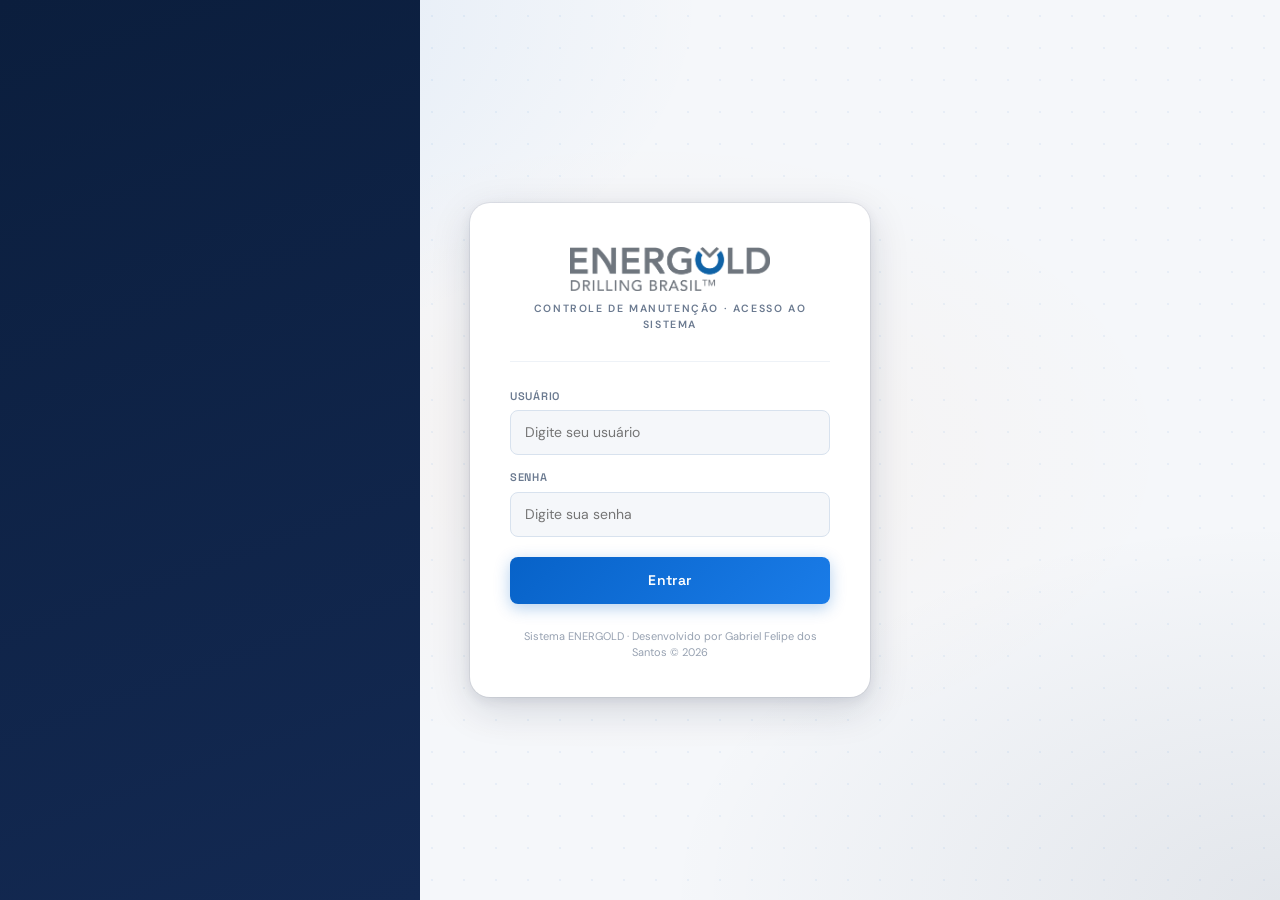
==== commit 36a568d2: "Update index.html" ====
--- a/index.html
+++ b/index.html
@@ -213,16 +213,19 @@
         <div class="tbl-wrap">
           <table id="dash-table">
             <thead><tr>
-              <th>Nº OS</th>
+              <th style="white-space:nowrap">Nº OS</th>
               <th>TAG</th>
               <th>Equipamento</th>
-              <th>Módulo</th>
+              <th style="min-width:140px">Módulo / Componente</th>
               <th>Executor</th>
               <th>Tipo</th>
               <th>Status</th>
-              <th>Início</th>
-              <th>Fim</th>
-              <th>Tempo [h]</th>
+              <th style="white-space:nowrap">Início</th>
+              <th style="white-space:nowrap">Fim</th>
+              <th style="white-space:nowrap">Tempo [h]</th>
+              <th style="min-width:130px">SLA 24h</th>
+              <th style="white-space:nowrap" title="Quem registrou a OS">Registrado</th>
+              <th style="white-space:nowrap" title="Quem fechou a OS">Fechado</th>
             </tr></thead>
             <tbody id="dash-tbody">
               <tr>
@@ -307,6 +310,7 @@
               <th>Tempo [h]</th>
               <th>Horímetro</th>
               <th>Status</th>
+              <th style="min-width:130px">SLA 24h</th>
               <th>Ações</th>
             </tr></thead>
             <tbody id="lista-tbody">
@@ -747,7 +751,8 @@
       <div style="display:flex;align-items:center;gap:8px;flex-wrap:wrap">
         <span id="m-badge"></span>
         <span id="m-tipo-badge"></span>
-        <button class="btn btn-gold btn-sm" onclick="printOS()">🖨 Imprimir</button>
+        <button class="btn btn-gold btn-sm" onclick="printOS()">🖨 Imprimir / PDF</button>
+        <button class="btn btn-teal btn-sm" onclick="shareOSPdf()" title="Compartilhar OS via WhatsApp, e-mail ou salvar PDF">📤 Compartilhar</button>
         <button class="btn btn-ghost btn-sm" id="m-edit-btn">✏ Editar</button>
         <button class="close-btn" onclick="closeModal()" aria-label="Fechar">✕</button>
       </div>
--- a/css/layout.css
+++ b/css/layout.css
@@ -2,9 +2,11 @@
    HEADER
 ════════════════════════════════════════ */
 header.brand-header {
-  position: sticky;
+  position: fixed;
   top: 0;
-  z-index: 200;
+  left: 0;
+  right: 0;
+  z-index: 300;
   height: 64px;
   display: flex;
   align-items: center;
@@ -66,7 +68,12 @@
 ════════════════════════════════════════ */
 .app {
   display: flex;
-  min-height: calc(100vh - 64px);
+  /* Ocupa exatamente o espaço abaixo do header */
+  position: fixed;
+  top: 64px;
+  left: 0;
+  right: 0;
+  bottom: 0;
 }
 
 /* ════════════════════════════════════════
@@ -75,14 +82,15 @@
 .sidebar {
   width: 220px;
   min-width: 220px;
+  flex-shrink: 0;
   background: var(--sidebar);
   display: flex;
   flex-direction: column;
-  padding: 0;
-  position: sticky;
-  top: 64px;
-  height: calc(100vh - 64px);
+  /* Sidebar ocupa altura total do .app (que já está fixed) */
+  height: 100%;
   overflow-y: auto;
+  -webkit-overflow-scrolling: touch;
+  z-index: 100;
 }
 
 .sidebar-brand {
@@ -150,10 +158,11 @@
 ════════════════════════════════════════ */
 .main {
   flex: 1;
+  min-width: 0;
   padding: 28px 28px 72px;
+  /* Só o main rola — sidebar e header ficam parados */
   overflow-y: auto;
-  max-width: 100%;
-  min-width: 0;
+  -webkit-overflow-scrolling: touch;
   animation: fadeIn .25s ease both;
 }
 
@@ -298,9 +307,9 @@
 }
 
 .dev-footer {
-  position: fixed;
+  position: sticky;
   bottom: 0;
-  left: 220px;
+  left: 0;
   right: 0;
   background: var(--bg2);
   border-top: 1px solid var(--bg4);
@@ -313,4 +322,5 @@
 }
 
 /* Stacking context */
-.main, .modal, .card, header, .sidebar, .toast { position: relative; z-index: 2; }+/* z-index gerenciado individualmente: header=300, sidebar=100, modal=500, toast=9999 */
+.main, .card { position: relative; z-index: 2; }
--- a/css/components.css
+++ b/css/components.css
@@ -130,6 +130,9 @@
 .stat.r::before { background: var(--red); }
 .stat.r::after  { background: var(--red); }
 
+.stat.y::before { background: var(--yellow); }
+.stat.y::after  { background: var(--yellow); }
+
 .stat-val {
   font-family: 'Space Grotesk', sans-serif;
   font-size: 28px;
@@ -223,6 +226,48 @@
 tr:hover td {
   background: rgba(7,98,200,.028);
   cursor: pointer;
+}
+
+/* ════════════════════════════════════════
+   TABELA DO DASHBOARD — compacta
+   Fonte e padding menores para caber
+   12 colunas sem overflow horizontal
+════════════════════════════════════════ */
+#dash-table th,
+#dash-table td {
+  padding: 8px 10px;
+  font-size: 12px;
+}
+
+/* Cabeçalho ainda menor */
+#dash-table th {
+  font-size: 10px;
+  padding: 8px 10px;
+}
+
+/* Coluna Módulo/Componente: quebra texto em vez de overflow */
+#dash-table td:nth-child(4) {
+  max-width: 150px;
+  white-space: normal;
+  line-height: 1.35;
+  word-break: break-word;
+}
+
+/* Colunas de data: fonte reduzida, não quebra */
+#dash-table td:nth-child(8),
+#dash-table td:nth-child(9) {
+  font-size: 11.5px;
+  white-space: nowrap;
+}
+
+/* Registrado / Fechado: fonte discreta, sem quebra */
+#dash-table td:nth-child(11),
+#dash-table td:nth-child(12) {
+  font-size: 11.5px;
+  white-space: nowrap;
+  max-width: 100px;
+  overflow: hidden;
+  text-overflow: ellipsis;
 }
 
 .os-num {
@@ -622,4 +667,4 @@
 .login-logout-item { padding: 9px 14px; border-radius: var(--r); font-size: 13px; color: var(--light); cursor: pointer; transition: background .12s; }
 .login-logout-item:hover         { background: var(--bg3); }
 .login-logout-item.danger        { color: var(--red); }
-.login-logout-item.danger:hover  { background: var(--red-bg); }+.login-logout-item.danger:hover  { background: var(--red-bg); }
--- a/css/responsive.css
+++ b/css/responsive.css
@@ -93,14 +93,15 @@
     padding: 20px 20px 72px;
   }
 
-  /* Reduz padding da sidebar */
+  /* Sidebar menor no tablet */
   .sidebar {
     width: 200px;
     min-width: 200px;
   }
 
+  /* Footer acompanha */
   .dev-footer {
-    left: 200px;
+    left: 0;
   }
 
   /* Grid de formulário: 3→2 colunas */
@@ -126,11 +127,19 @@
 
   /* ── HEADER ── */
   header.brand-header {
-    height: 56px;
+    /* No mobile header também é fixed — mesma lógica do desktop */
+    height: calc(56px + var(--safe-top));
     padding: 0 14px 0 12px;
-    /* Garante que o header fique sobre o conteúdo com safe-area */
     padding-top: var(--safe-top);
-    height: calc(56px + var(--safe-top));
+  }
+
+  /* No mobile .app não é fixed — volta ao fluxo normal */
+  /* O body rola, sidebar vira drawer por cima */
+  .app {
+    position: static;
+    margin-top: calc(56px + var(--safe-top));
+    min-height: calc(100dvh - 56px);
+    overflow: visible;
   }
 
   .btn-menu {
@@ -198,7 +207,7 @@
   /* ── SIDEBAR MOBILE — drawer lateral ── */
   .sidebar {
     position: fixed;
-    top: calc(56px + var(--safe-top));
+    top: calc(56px + var(--safe-top)); /* coincide com altura do header mobile */
     left: 0;
     bottom: 0;
     width: 260px;
@@ -220,10 +229,13 @@
     transform: translateX(0);
   }
 
-  /* ── MAIN — ocupa tela toda ── */
+  /* ── MAIN — ocupa tela toda, body rola no mobile ── */
   .main {
-    padding: 16px 14px 80px; /* padding bottom generoso para o footer fixo */
+    padding: 16px 14px 80px;
     width: 100%;
+    max-width: 100%;
+    margin-left: 0;
+    overflow-y: visible;
     min-height: calc(100dvh - 56px);
   }
 
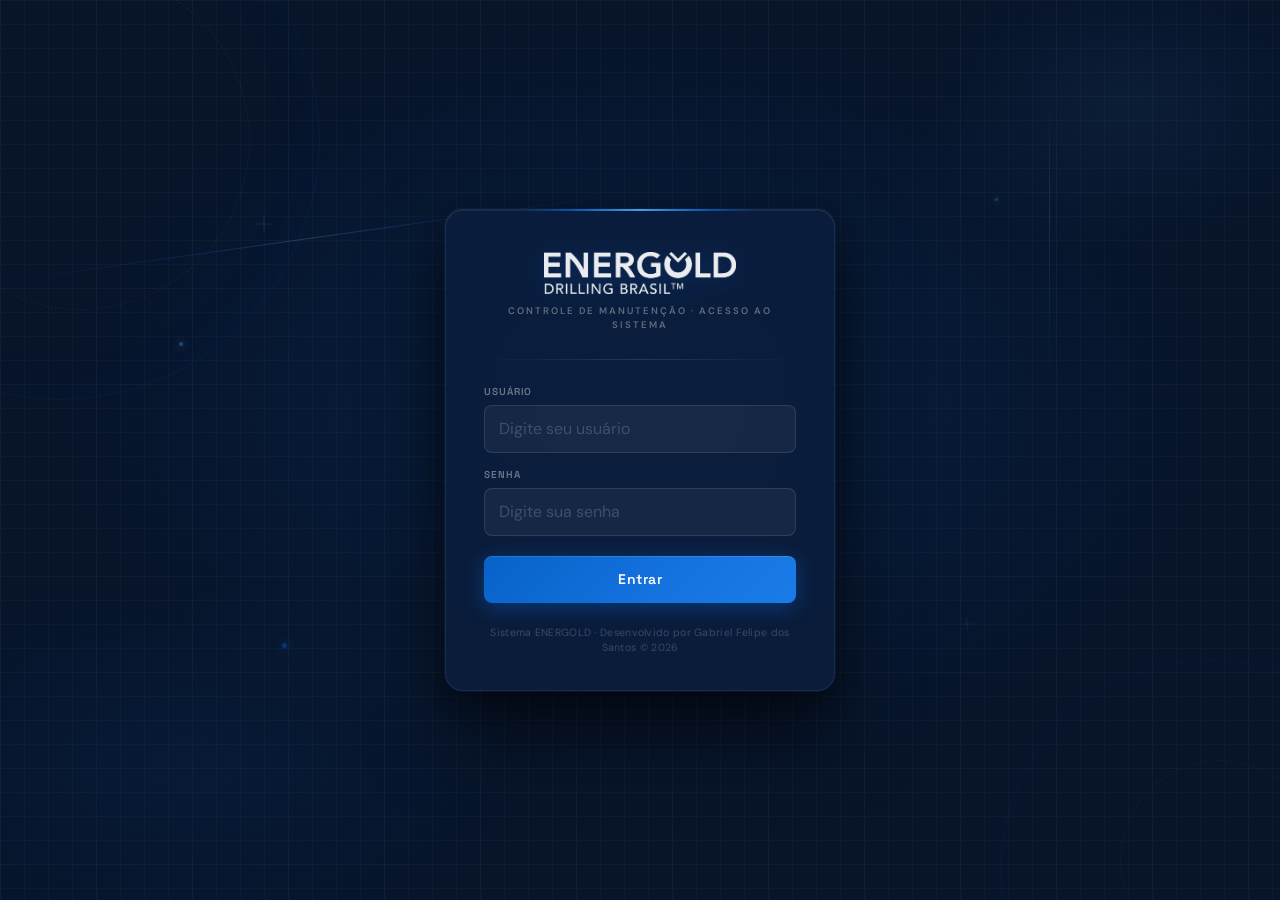
==== commit 01931772: "Update index.html" ====
--- a/index.html
+++ b/index.html
@@ -45,6 +45,26 @@
 ══════════════════════════════════════ -->
 <div id="login-screen" class="hidden" role="main" aria-label="Tela de login">
   <div class="login-bg" aria-hidden="true"></div>
+
+  <!-- Anéis decorativos de precisão -->
+  <div class="login-ring login-ring-1" aria-hidden="true"></div>
+  <div class="login-ring login-ring-2" aria-hidden="true"></div>
+  <div class="login-ring login-ring-3" aria-hidden="true"></div>
+  <div class="login-ring login-ring-4" aria-hidden="true"></div>
+
+  <!-- Linhas de detalhe técnico -->
+  <div class="login-line login-line-h" aria-hidden="true"></div>
+  <div class="login-line login-line-v" aria-hidden="true"></div>
+
+  <!-- Pontos de coordenada -->
+  <div class="login-dot login-dot-1" aria-hidden="true"></div>
+  <div class="login-dot login-dot-2" aria-hidden="true"></div>
+  <div class="login-dot login-dot-3" aria-hidden="true"></div>
+
+  <!-- Cruzes de mira -->
+  <div class="login-cross login-cross-1" aria-hidden="true"></div>
+  <div class="login-cross login-cross-2" aria-hidden="true"></div>
+
   <div class="login-card">
     <img id="login-logo-img" src="" alt="Energold Drilling Brasil" class="login-logo">
     <div class="login-subtitle">Controle de Manutenção · Acesso ao Sistema</div>
@@ -52,10 +72,6 @@
     <div id="login-error" class="login-error" role="alert" aria-live="assertive">Usuário ou senha incorretos.</div>
     <div class="login-field">
       <label for="login-user">Usuário</label>
-      <!--
-        CORREÇÃO: autocapitalize="none" e spellcheck="false" evitam
-        comportamentos indesejados do teclado mobile no campo de usuário
-      -->
       <input
         type="text"
         id="login-user"
@@ -76,10 +92,6 @@
         autocomplete="current-password"
       >
     </div>
-    <!--
-      CORREÇÃO: type="button" explicito no login-btn para evitar
-      submit duplo em formulários implícitos
-    -->
     <button class="login-btn" id="login-btn" type="button" onclick="doLogin()">Entrar</button>
     <div class="login-footer">Sistema ENERGOLD · Desenvolvido por Gabriel Felipe dos Santos © 2026</div>
   </div>
@@ -213,19 +225,19 @@
         <div class="tbl-wrap">
           <table id="dash-table">
             <thead><tr>
-              <th style="white-space:nowrap">Nº OS</th>
+              <th>Nº OS</th>
               <th>TAG</th>
               <th>Equipamento</th>
-              <th style="min-width:140px">Módulo / Componente</th>
-              <th>Executor</th>
-              <th>Tipo</th>
-              <th>Status</th>
-              <th style="white-space:nowrap">Início</th>
-              <th style="white-space:nowrap">Fim</th>
-              <th style="white-space:nowrap">Tempo [h]</th>
-              <th style="min-width:130px">SLA 24h</th>
-              <th style="white-space:nowrap" title="Quem registrou a OS">Registrado</th>
-              <th style="white-space:nowrap" title="Quem fechou a OS">Fechado</th>
+              <th style="min-width:120px">Módulo / Componente</th>
+              <th style="min-width:100px">Executor</th>
+              <th style="max-width:90px">Tipo</th>
+              <th style="max-width:80px">Status</th>
+              <th>Início</th>
+              <th>Fim</th>
+              <th>Tempo [h]</th>
+              <th style="min-width:120px">SLA 24h</th>
+              <th title="Quem registrou a OS">Registrado</th>
+              <th title="Quem fechou a OS">Fechado</th>
             </tr></thead>
             <tbody id="dash-tbody">
               <tr>
@@ -311,6 +323,8 @@
               <th>Horímetro</th>
               <th>Status</th>
               <th style="min-width:130px">SLA 24h</th>
+              <th style="white-space:nowrap" title="Quem registrou a OS">Registrado</th>
+              <th style="white-space:nowrap" title="Quem fechou a OS">Fechado</th>
               <th>Ações</th>
             </tr></thead>
             <tbody id="lista-tbody">
--- a/css/components.css
+++ b/css/components.css
@@ -230,42 +230,110 @@
 
 /* ════════════════════════════════════════
    TABELA DO DASHBOARD — compacta
-   Fonte e padding menores para caber
-   12 colunas sem overflow horizontal
+   13 colunas sem scroll horizontal
+   Ordem: OS | TAG | Equip | Módulo | Executor
+          Tipo | Status | Início | Fim | Tempo
+          SLA | Registrado | Fechado
 ════════════════════════════════════════ */
 #dash-table th,
 #dash-table td {
-  padding: 8px 10px;
-  font-size: 12px;
-}
-
-/* Cabeçalho ainda menor */
+  padding: 7px 8px;   /* padding horizontal reduzido */
+  font-size: 11.5px;
+}
+
 #dash-table th {
-  font-size: 10px;
-  padding: 8px 10px;
-}
-
-/* Coluna Módulo/Componente: quebra texto em vez de overflow */
+  font-size: 9.5px;
+  padding: 7px 8px;
+  white-space: nowrap;
+}
+
+/* col 1 — Nº OS: compacto */
+#dash-table td:nth-child(1) {
+  white-space: nowrap;
+}
+
+/* col 2 — TAG: bem estreita */
+#dash-table td:nth-child(2) {
+  white-space: nowrap;
+  width: 38px;
+  text-align: center;
+}
+
+/* col 3 — Equipamento: trunca com ellipsis */
+#dash-table td:nth-child(3) {
+  max-width: 110px;
+  white-space: nowrap;
+  overflow: hidden;
+  text-overflow: ellipsis;
+}
+
+/* col 4 — Módulo/Componente: quebra texto, fonte menor */
 #dash-table td:nth-child(4) {
-  max-width: 150px;
+  max-width: 130px;
   white-space: normal;
-  line-height: 1.35;
+  line-height: 1.3;
   word-break: break-word;
-}
-
-/* Colunas de data: fonte reduzida, não quebra */
+  font-size: 11px;
+}
+
+/* col 5 — Executor: trunca */
+#dash-table td:nth-child(5) {
+  max-width: 120px;
+  white-space: nowrap;
+  overflow: hidden;
+  text-overflow: ellipsis;
+}
+
+/* col 6 — Tipo: badge nunca quebra letra, célula pode truncar */
+#dash-table td:nth-child(6) {
+  max-width: 110px;
+  overflow: hidden;
+}
+#dash-table td:nth-child(6) .badge {
+  white-space: nowrap;
+  display: block;
+  overflow: hidden;
+  text-overflow: ellipsis;
+  max-width: 100%;
+}
+
+/* col 7 — Status: mesmo tratamento */
+#dash-table td:nth-child(7) {
+  max-width: 90px;
+  overflow: hidden;
+}
+#dash-table td:nth-child(7) .badge {
+  white-space: nowrap;
+  display: block;
+  overflow: hidden;
+  text-overflow: ellipsis;
+  max-width: 100%;
+}
+
+/* col 8, 9 — Início / Fim: fonte menor, não quebra */
 #dash-table td:nth-child(8),
 #dash-table td:nth-child(9) {
-  font-size: 11.5px;
-  white-space: nowrap;
-}
-
-/* Registrado / Fechado: fonte discreta, sem quebra */
-#dash-table td:nth-child(11),
-#dash-table td:nth-child(12) {
-  font-size: 11.5px;
-  white-space: nowrap;
-  max-width: 100px;
+  font-size: 11px;
+  white-space: nowrap;
+}
+
+/* col 10 — Tempo [h] */
+#dash-table td:nth-child(10) {
+  white-space: nowrap;
+  text-align: right;
+}
+
+/* col 11 — SLA: min-width garantido */
+#dash-table td:nth-child(11) {
+  min-width: 120px;
+}
+
+/* col 12, 13 — Registrado / Fechado: nome + data compactos */
+#dash-table td:nth-child(12),
+#dash-table td:nth-child(13) {
+  font-size: 11px;
+  white-space: nowrap;
+  max-width: 90px;
   overflow: hidden;
   text-overflow: ellipsis;
 }
@@ -668,3 +736,33 @@
 .login-logout-item:hover         { background: var(--bg3); }
 .login-logout-item.danger        { color: var(--red); }
 .login-logout-item.danger:hover  { background: var(--red-bg); }
+/* ════════════════════════════════════════
+   SLA — barra de progresso + texto
+   Verde (0–74%) → Amarelo (75–99%) → Vermelho (100%+)
+════════════════════════════════════════ */
+.sla-wrap {
+  display: flex;
+  flex-direction: column;
+  gap: 3px;
+  min-width: 110px;
+}
+
+.sla-bar-bg {
+  height: 5px;
+  border-radius: 999px;
+  overflow: hidden;
+  width: 100%;
+}
+
+.sla-bar-fill {
+  height: 100%;
+  border-radius: 999px;
+  transition: width .4s ease;
+}
+
+.sla-txt {
+  font-size: 10.5px;
+  font-weight: 600;
+  line-height: 1.2;
+  white-space: nowrap;
+}
--- a/css/login.css
+++ b/css/login.css
@@ -1,6 +1,10 @@
 /* ════════════════════════════════════════
-   TELA DE LOGIN
+   LOGIN — ENERGOLD v4
+   Direção: Dark luxury · Industrial precision
+   Fundo: navy profundo com grade técnica
+   e malha de luz suave. Sem retângulo azul.
 ════════════════════════════════════════ */
+
 #login-screen {
   display: flex;
   position: fixed;
@@ -14,81 +18,190 @@
 
 #login-screen.hidden { display: none; }
 
-/* ── Fundo com gradiente e padrão geométrico ── */
+/* ── Fundo base navy profundo ── */
 .login-bg {
+  position: absolute;
+  inset: 0;
+  background: #07142A;
+  z-index: 0;
+}
+
+/* Grade técnica blueprint */
+.login-bg::before {
+  content: '';
+  position: absolute;
+  inset: 0;
+  background-image:
+    linear-gradient(rgba(255,255,255,.025) 1px, transparent 1px),
+    linear-gradient(90deg, rgba(255,255,255,.025) 1px, transparent 1px),
+    linear-gradient(rgba(255,255,255,.012) 1px, transparent 1px),
+    linear-gradient(90deg, rgba(255,255,255,.012) 1px, transparent 1px);
+  background-size: 24px 24px, 24px 24px, 96px 96px, 96px 96px;
+  z-index: 0;
+}
+
+/* Malha de luz focal */
+.login-bg::after {
+  content: '';
   position: absolute;
   inset: 0;
   background:
-    radial-gradient(ellipse 100% 80% at 0% 0%,   rgba(7,98,200,.12) 0%,  transparent 55%),
-    radial-gradient(ellipse 80%  70% at 100% 100%, rgba(11,30,61,.08) 0%,  transparent 60%),
-    radial-gradient(ellipse 60%  50% at 50% 50%,  rgba(240,106,0,.04) 0%, transparent 70%),
-    #F5F7FA;
+    radial-gradient(ellipse 70% 65% at 50% 45%, rgba(7,98,200,.13) 0%, transparent 65%),
+    radial-gradient(ellipse 45% 35% at 15% 85%, rgba(7,98,200,.07) 0%, transparent 60%),
+    radial-gradient(ellipse 30% 30% at 88% 12%, rgba(79,169,245,.06) 0%, transparent 55%);
   z-index: 0;
 }
 
-/* Padrão de pontos decorativos */
-.login-bg::before {
-  content: '';
-  position: absolute;
-  inset: 0;
-  background-image: radial-gradient(circle, rgba(7,98,200,.06) 1px, transparent 1px);
-  background-size: 32px 32px;
-  z-index: 0;
-}
-
-/* Barra lateral decorativa */
-.login-bg::after {
-  content: '';
-  position: absolute;
-  top: 0; left: 0; bottom: 0;
-  width: 420px;
-  background: linear-gradient(160deg, var(--sidebar) 0%, var(--sidebar2) 100%);
-  z-index: 0;
-}
+/* ── Anéis decorativos de precisão ── */
+.login-ring {
+  position: absolute;
+  border-radius: 50%;
+  pointer-events: none;
+  z-index: 1;
+}
+
+.login-ring-1 {
+  width: 520px; height: 520px;
+  top: -120px; left: -200px;
+  border: 1px solid rgba(7,98,200,.10);
+  box-shadow: inset 0 0 60px rgba(7,98,200,.04);
+}
+
+.login-ring-2 {
+  width: 340px; height: 340px;
+  top: -30px; left: -90px;
+  border: 1px dashed rgba(255,255,255,.05);
+}
+
+.login-ring-3 {
+  width: 420px; height: 420px;
+  bottom: -180px; right: -140px;
+  border: 1px solid rgba(7,98,200,.08);
+}
+
+.login-ring-4 {
+  width: 200px; height: 200px;
+  bottom: -60px; right: -40px;
+  border: 1px dashed rgba(255,255,255,.04);
+}
+
+/* ── Linhas de detalhe técnico ── */
+.login-line {
+  position: absolute;
+  pointer-events: none;
+  z-index: 1;
+  filter: blur(0.5px);
+}
+
+.login-line-h {
+  height: 1px; width: 50%;
+  top: 38%; left: 0;
+  transform: rotate(-8deg) translateY(-60px);
+  transform-origin: left center;
+  background: linear-gradient(90deg, transparent 0%, rgba(7,98,200,.20) 30%, rgba(79,169,245,.25) 50%, rgba(7,98,200,.20) 70%, transparent 100%);
+}
+
+.login-line-v {
+  width: 1px; height: 35%;
+  top: 10%; right: 18%;
+  background: linear-gradient(180deg, transparent 0%, rgba(79,169,245,.18) 40%, rgba(7,98,200,.22) 60%, transparent 100%);
+}
+
+/* ── Pontos de coordenada ── */
+.login-dot {
+  position: absolute;
+  border-radius: 50%;
+  pointer-events: none;
+  z-index: 1;
+}
+
+.login-dot-1 { width:4px; height:4px; top:38%; left:14%; background:rgba(79,169,245,.35); box-shadow:0 0 8px 2px rgba(79,169,245,.15); }
+.login-dot-2 { width:3px; height:3px; top:22%; right:22%; background:rgba(79,169,245,.25); box-shadow:0 0 6px 2px rgba(79,169,245,.10); }
+.login-dot-3 { width:5px; height:5px; bottom:28%; left:22%; background:rgba(7,98,200,.40); box-shadow:0 0 10px 3px rgba(7,98,200,.15); }
+
+/* ── Cruzes de mira ── */
+.login-cross {
+  position: absolute;
+  pointer-events: none;
+  z-index: 1;
+  width: 16px; height: 16px;
+}
+.login-cross::before,
+.login-cross::after {
+  content: '';
+  position: absolute;
+  background: rgba(79,169,245,.20);
+  border-radius: 1px;
+}
+.login-cross::before { width:1px; height:100%; left:50%; transform:translateX(-50%); }
+.login-cross::after  { width:100%; height:1px; top:50%; transform:translateY(-50%); }
+.login-cross-1 { top:24%; left:20%; opacity:.7; }
+.login-cross-2 { bottom:30%; right:24%; width:12px; height:12px; opacity:.5; }
 
 /* ── Card ── */
 .login-card {
   position: relative;
-  z-index: 2;
-  background: #fff;
-  border-radius: var(--r-xl);
-  box-shadow: var(--shadow-lg), 0 0 0 1px rgba(15,30,60,.06);
-  width: 100%;
-  max-width: 400px;
-  padding: 44px 40px 36px;
+  z-index: 10;
+  background: rgba(11,30,61,.82);
+  backdrop-filter: blur(24px);
+  -webkit-backdrop-filter: blur(24px);
+  border-radius: 18px;
+  border: 1px solid rgba(255,255,255,.08);
+  box-shadow:
+    0 0 0 1px rgba(7,98,200,.12),
+    0 40px 80px rgba(0,0,0,.55),
+    0 12px 32px rgba(0,0,0,.35),
+    inset 0 1px 0 rgba(255,255,255,.06);
+  width: 100%;
+  max-width: 390px;
+  padding: 42px 38px 34px;
   display: flex;
   flex-direction: column;
   align-items: center;
-  animation: fadeUp .4s cubic-bezier(.22,.68,0,1.2) both;
-  margin-left: 60px; /* offset da barra azul */
-}
-
-@keyframes fadeUp {
-  from { opacity: 0; transform: translateY(20px); }
-  to   { opacity: 1; transform: translateY(0); }
-}
-
+  animation: loginIn .55s cubic-bezier(.22,.68,0,1.15) both;
+}
+
+/* Acento azul no topo do card */
+.login-card::before {
+  content: '';
+  position: absolute;
+  top: -1px; left: 20%; right: 20%;
+  height: 2px;
+  background: linear-gradient(90deg, transparent, rgba(7,98,200,.7) 20%, rgba(79,169,245,.9) 50%, rgba(7,98,200,.7) 80%, transparent);
+  border-radius: 0 0 2px 2px;
+}
+
+@keyframes loginIn {
+  from { opacity: 0; transform: translateY(22px) scale(.97); }
+  to   { opacity: 1; transform: translateY(0) scale(1); }
+}
+
+/* ── Logo — inverte para branca sobre fundo escuro ── */
 .login-logo {
-  height: 44px;
+  height: 42px;
   width: auto;
   margin-bottom: 10px;
-}
-
+  filter: brightness(0) invert(1) drop-shadow(0 2px 12px rgba(7,98,200,.35));
+  opacity: .92;
+}
+
+/* ── Subtítulo ── */
 .login-subtitle {
-  font-size: 10.5px;
+  font-size: 9.5px;
   font-weight: 600;
-  color: var(--steel);
-  letter-spacing: 1.6px;
+  color: rgba(255,255,255,.35);
+  letter-spacing: 2px;
   text-transform: uppercase;
-  margin-bottom: 28px;
+  margin-bottom: 26px;
   text-align: center;
 }
 
+/* ── Divisor ── */
 .login-divider {
   width: 100%;
   height: 1px;
-  background: var(--bg3);
-  margin-bottom: 26px;
+  background: linear-gradient(90deg, transparent, rgba(255,255,255,.08) 30%, rgba(255,255,255,.12) 50%, rgba(255,255,255,.08) 70%, transparent);
+  margin-bottom: 24px;
 }
 
 /* ── Campos ── */
@@ -102,47 +215,49 @@
 
 .login-field label {
   font-family: 'Space Grotesk', sans-serif;
-  font-size: 11px;
+  font-size: 10px;
   font-weight: 600;
-  letter-spacing: .7px;
+  letter-spacing: .9px;
   text-transform: uppercase;
-  color: var(--steel);
+  color: rgba(255,255,255,.40);
 }
 
 .login-field input {
-  background: var(--bg);
-  border: 1.5px solid var(--bg4);
-  color: var(--light);
+  background: rgba(255,255,255,.05);
+  border: 1px solid rgba(255,255,255,.10);
+  color: rgba(255,255,255,.90);
   padding: 11px 14px;
-  border-radius: var(--r);
+  border-radius: 8px;
   font-family: 'DM Sans', sans-serif;
-  font-size: 14px;
-  width: 100%;
-  transition: border-color .15s, box-shadow .15s, background .15s;
+  font-size: 16px; /* 16px evita zoom no iOS */
+  width: 100%;
+  transition: border-color .2s, box-shadow .2s, background .2s;
   outline: none;
-  min-height: auto;
-}
+  min-height: 44px;
+}
+
+.login-field input::placeholder { color: rgba(255,255,255,.18); }
 
 .login-field input:focus {
-  border-color: var(--teal);
-  box-shadow: 0 0 0 4px rgba(7,98,200,.10);
-  background: #fff;
+  border-color: rgba(79,169,245,.45);
+  box-shadow: 0 0 0 3px rgba(7,98,200,.15);
+  background: rgba(255,255,255,.08);
 }
 
 .login-field input.error {
-  border-color: var(--red);
-  box-shadow: 0 0 0 4px var(--red-bg);
+  border-color: rgba(224,62,62,.50);
+  box-shadow: 0 0 0 3px rgba(224,62,62,.10);
 }
 
 /* ── Erro ── */
 .login-error {
   display: none;
-  background: var(--red-bg);
-  border: 1px solid rgba(224,62,62,.20);
-  color: #a33030;
-  border-radius: var(--r);
+  background: rgba(224,62,62,.12);
+  border: 1px solid rgba(224,62,62,.25);
+  color: #f87171;
+  border-radius: 8px;
   padding: 10px 14px;
-  font-size: 13px;
+  font-size: 12.5px;
   width: 100%;
   margin-bottom: 14px;
   text-align: center;
@@ -154,33 +269,48 @@
 .login-btn {
   width: 100%;
   padding: 13px 0;
-  background: linear-gradient(135deg, var(--teal) 0%, var(--teal2) 100%);
+  background: linear-gradient(135deg, #0762C8 0%, #1573E0 60%, #1A7CE8 100%);
   color: #fff;
   border: none;
-  border-radius: var(--r);
+  border-radius: 8px;
   font-family: 'Space Grotesk', sans-serif;
   font-size: 14px;
   font-weight: 600;
-  letter-spacing: .4px;
+  letter-spacing: .5px;
   cursor: pointer;
-  transition: opacity .15s, transform .12s, box-shadow .15s;
+  transition: opacity .15s, transform .12s, box-shadow .2s;
   margin-top: 6px;
-  box-shadow: 0 4px 16px rgba(7,98,200,.30);
-}
-.login-btn:hover    { opacity: .90; transform: translateY(-1px); box-shadow: 0 6px 20px rgba(7,98,200,.38); }
-.login-btn:active   { transform: translateY(0); opacity: 1; }
-.login-btn:disabled { opacity: .50; cursor: not-allowed; transform: none; box-shadow: none; }
-
+  box-shadow: 0 4px 20px rgba(7,98,200,.45), inset 0 1px 0 rgba(255,255,255,.12);
+  position: relative;
+  overflow: hidden;
+  min-height: 46px;
+}
+
+/* Shimmer ao hover */
+.login-btn::after {
+  content: '';
+  position: absolute;
+  top: 0; left: -100%;
+  width: 60%; height: 100%;
+  background: linear-gradient(90deg, transparent, rgba(255,255,255,.10), transparent);
+  transition: left .4s;
+}
+.login-btn:hover::after  { left: 160%; }
+.login-btn:hover    { box-shadow: 0 6px 28px rgba(7,98,200,.60), inset 0 1px 0 rgba(255,255,255,.15); transform: translateY(-1px); }
+.login-btn:active   { transform: translateY(0); opacity: .95; }
+.login-btn:disabled { opacity: .35; cursor: not-allowed; transform: none; box-shadow: none; }
+
+/* ── Rodapé ── */
 .login-footer {
-  margin-top: 24px;
-  font-size: 11px;
-  color: var(--steel);
+  margin-top: 22px;
+  font-size: 10.5px;
+  color: rgba(255,255,255,.20);
   text-align: center;
-  opacity: .7;
-}
-
-/* ── Responsive ── */
-@media (max-width: 640px) {
-  .login-bg::after { display: none; }
-  .login-card { margin-left: 0; padding: 32px 22px 28px; margin: 16px; }
-}+  letter-spacing: .3px;
+}
+
+/* ── Mobile ── */
+@media (max-width: 480px) {
+  .login-card { margin: 16px; padding: 32px 22px 28px; max-width: calc(100vw - 32px); }
+  .login-ring-1, .login-ring-3 { display: none; }
+}
